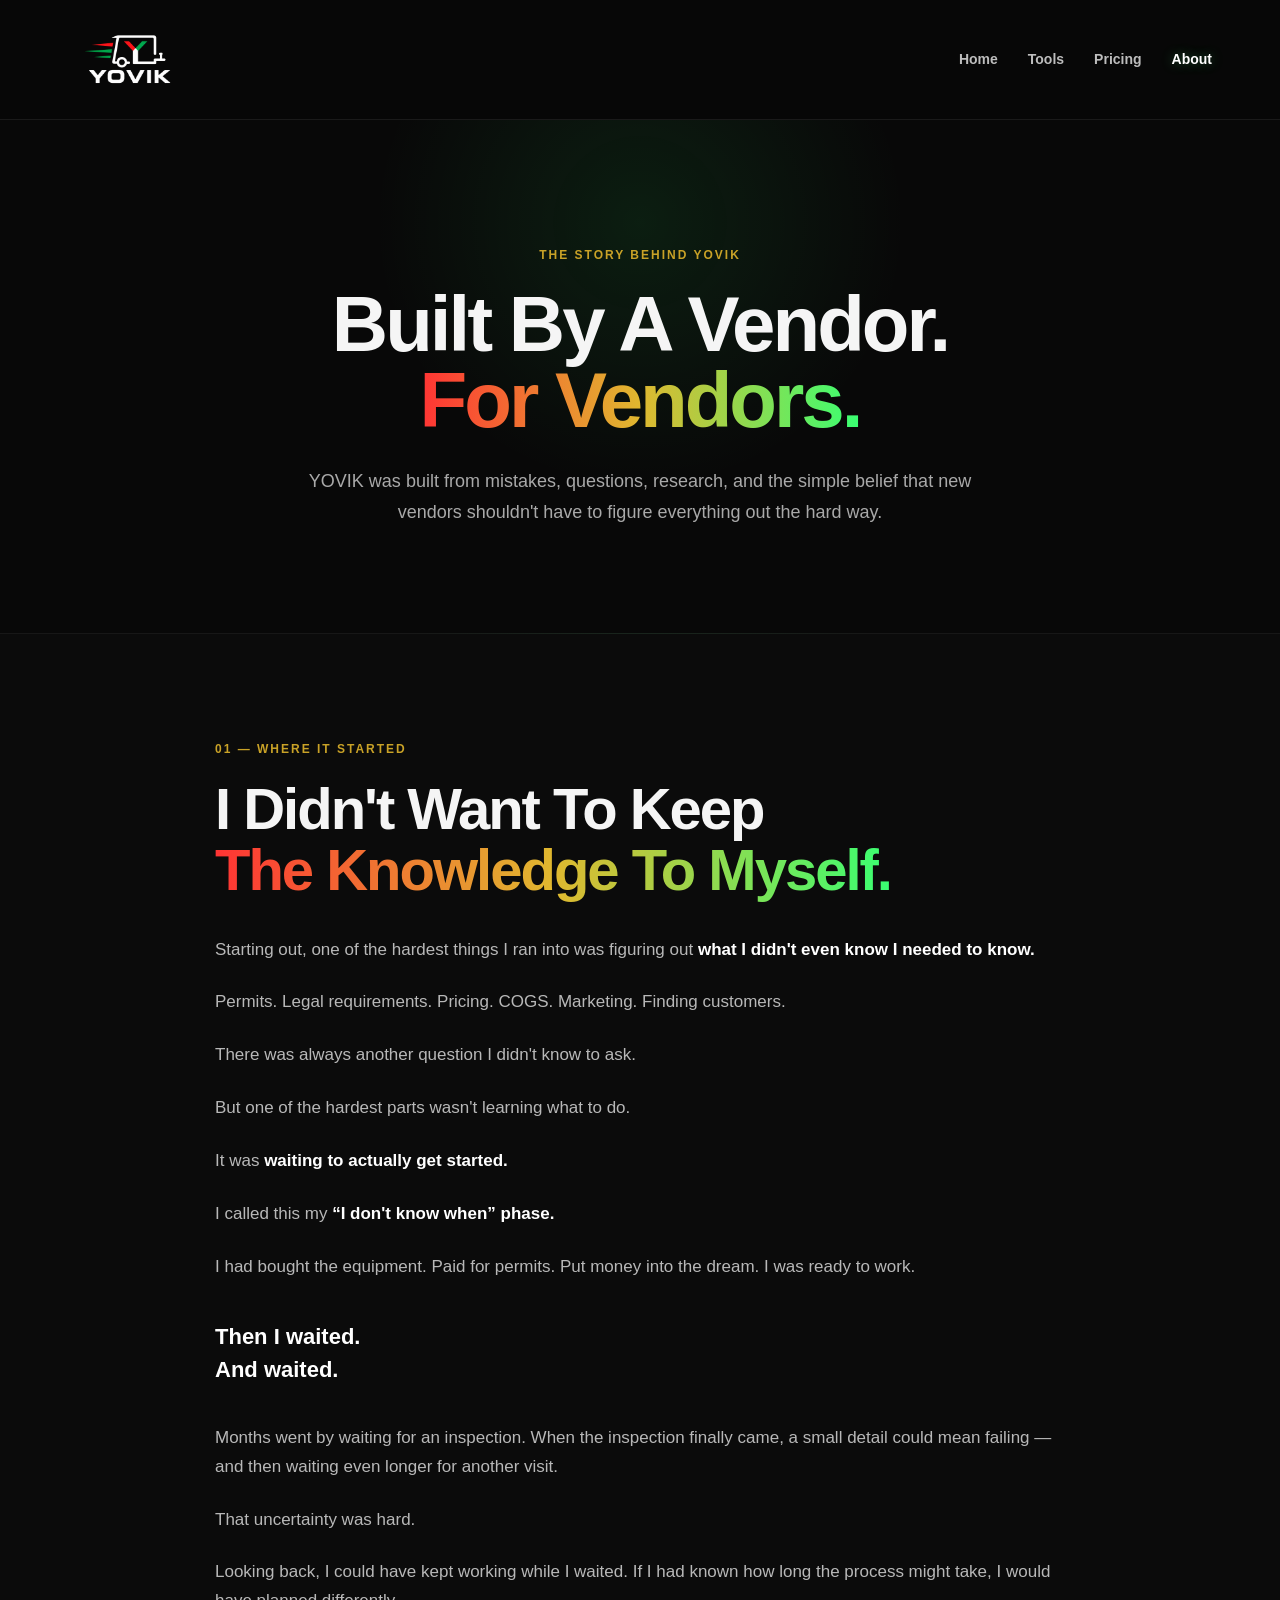
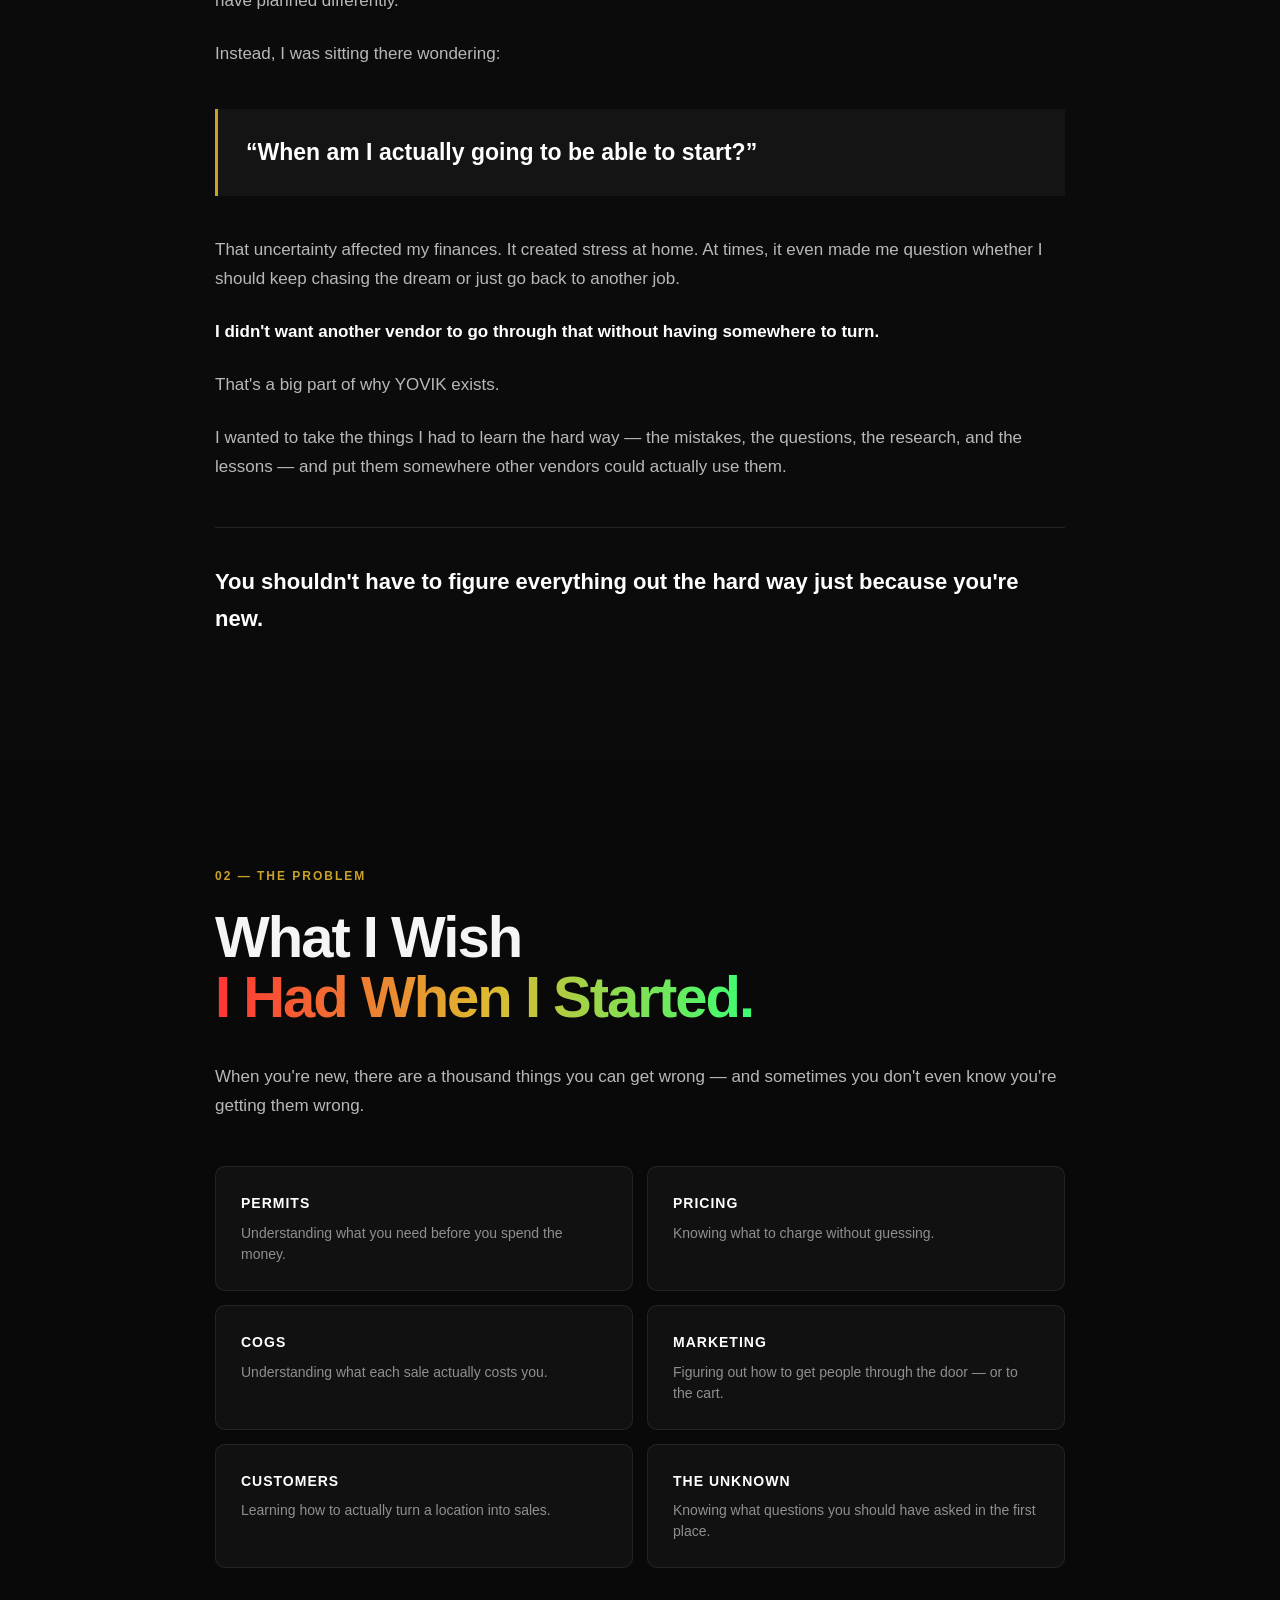
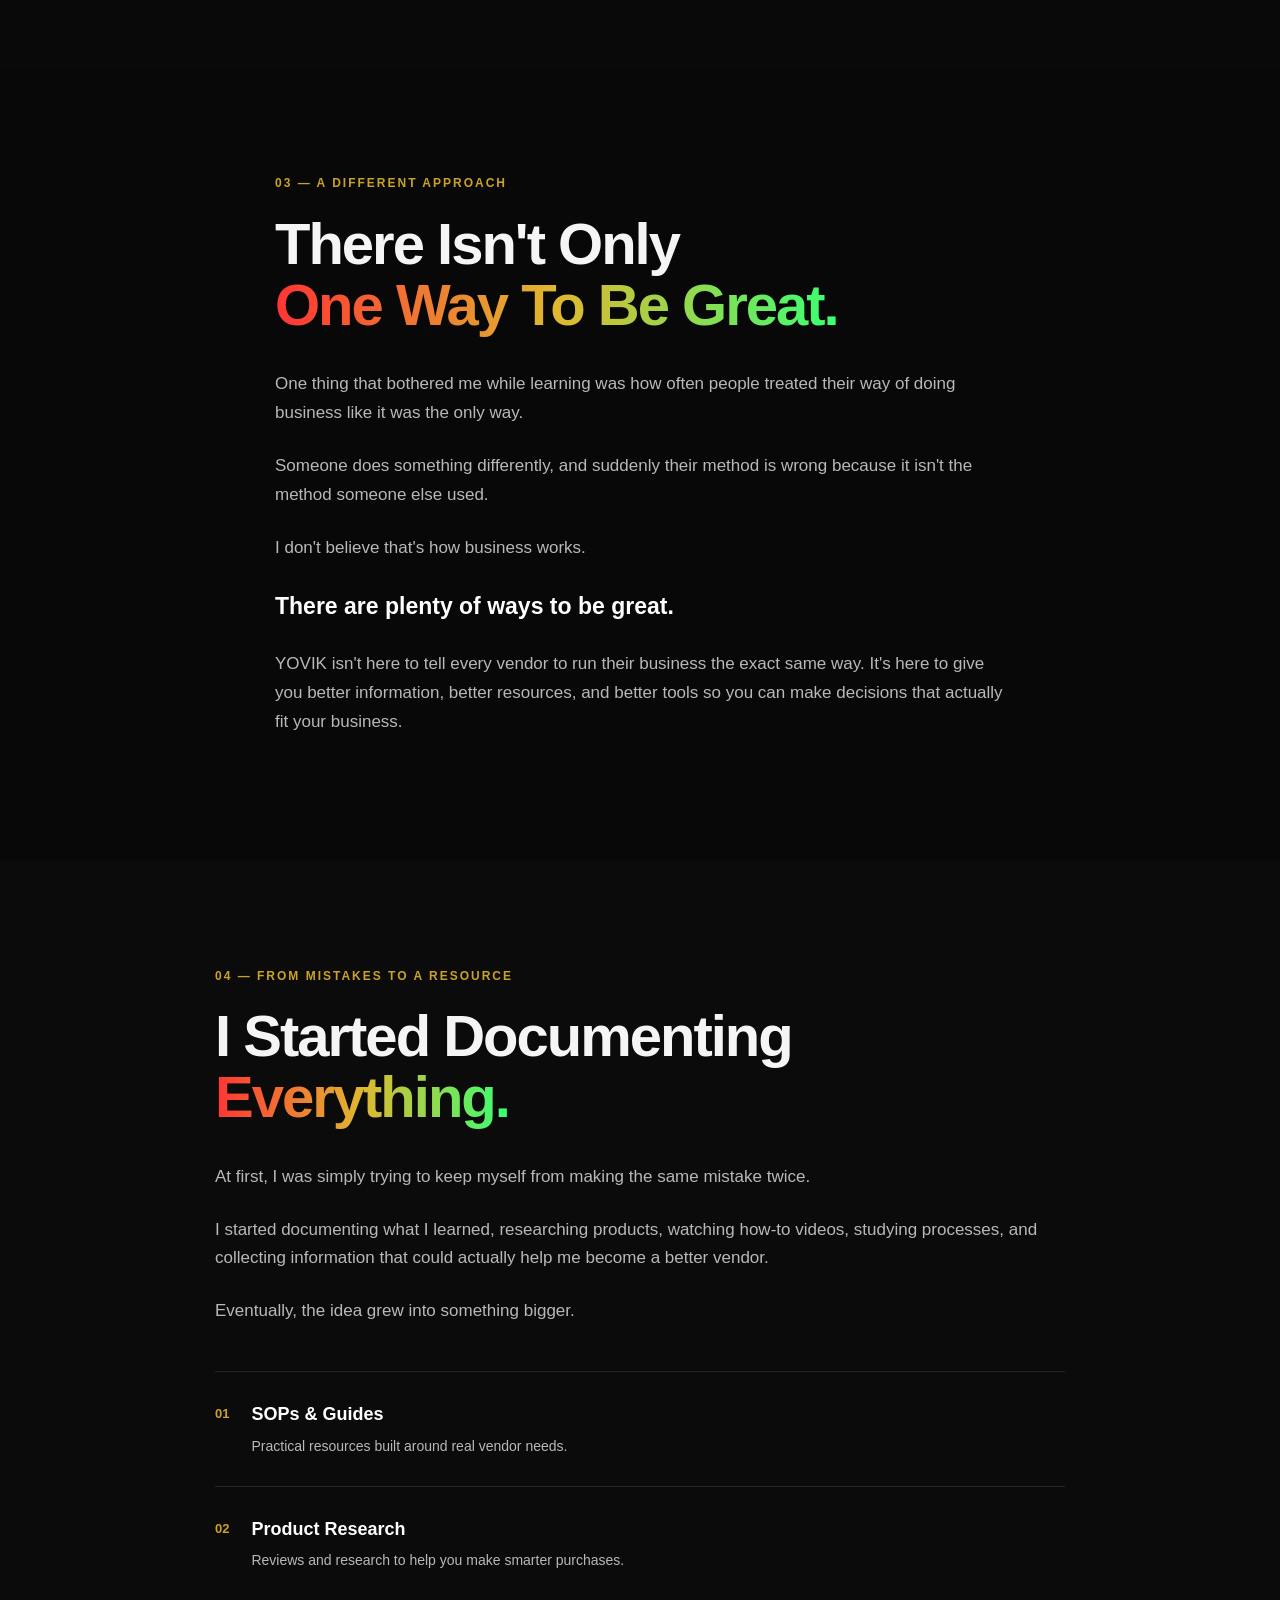
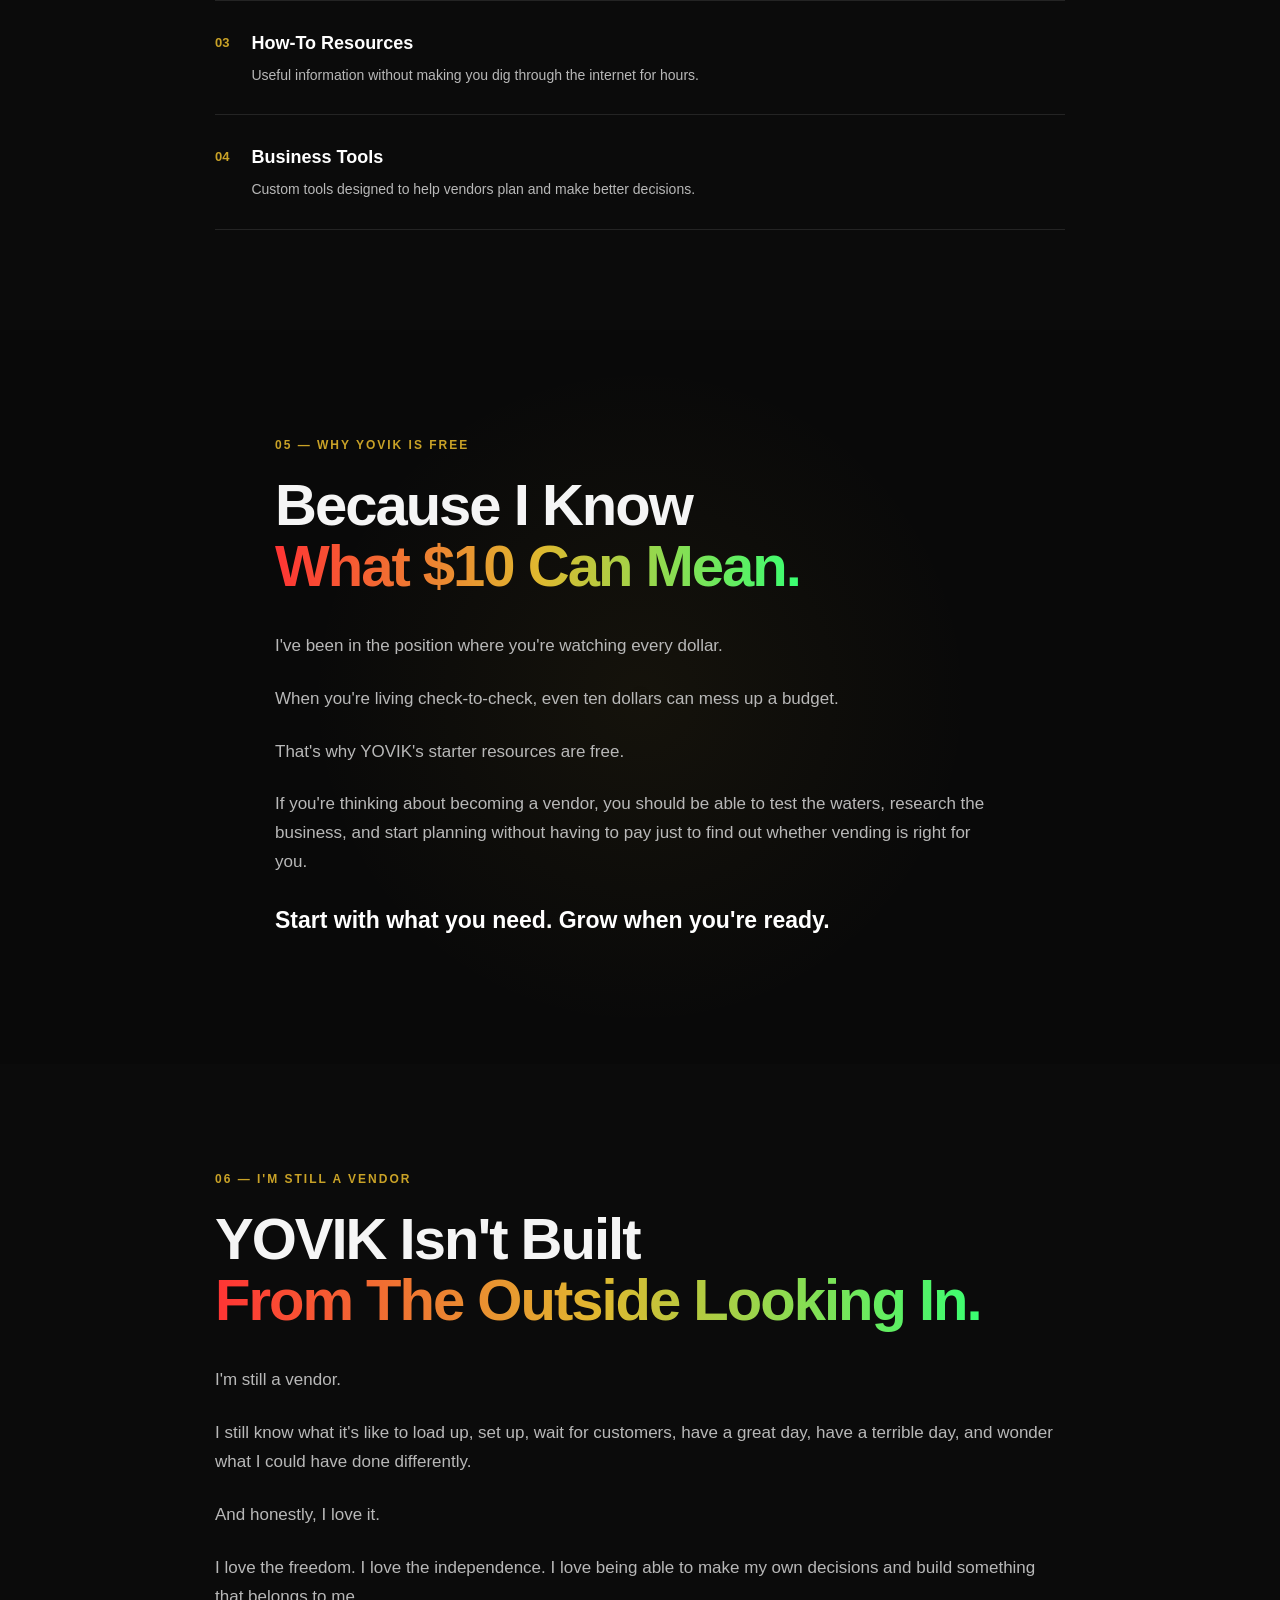
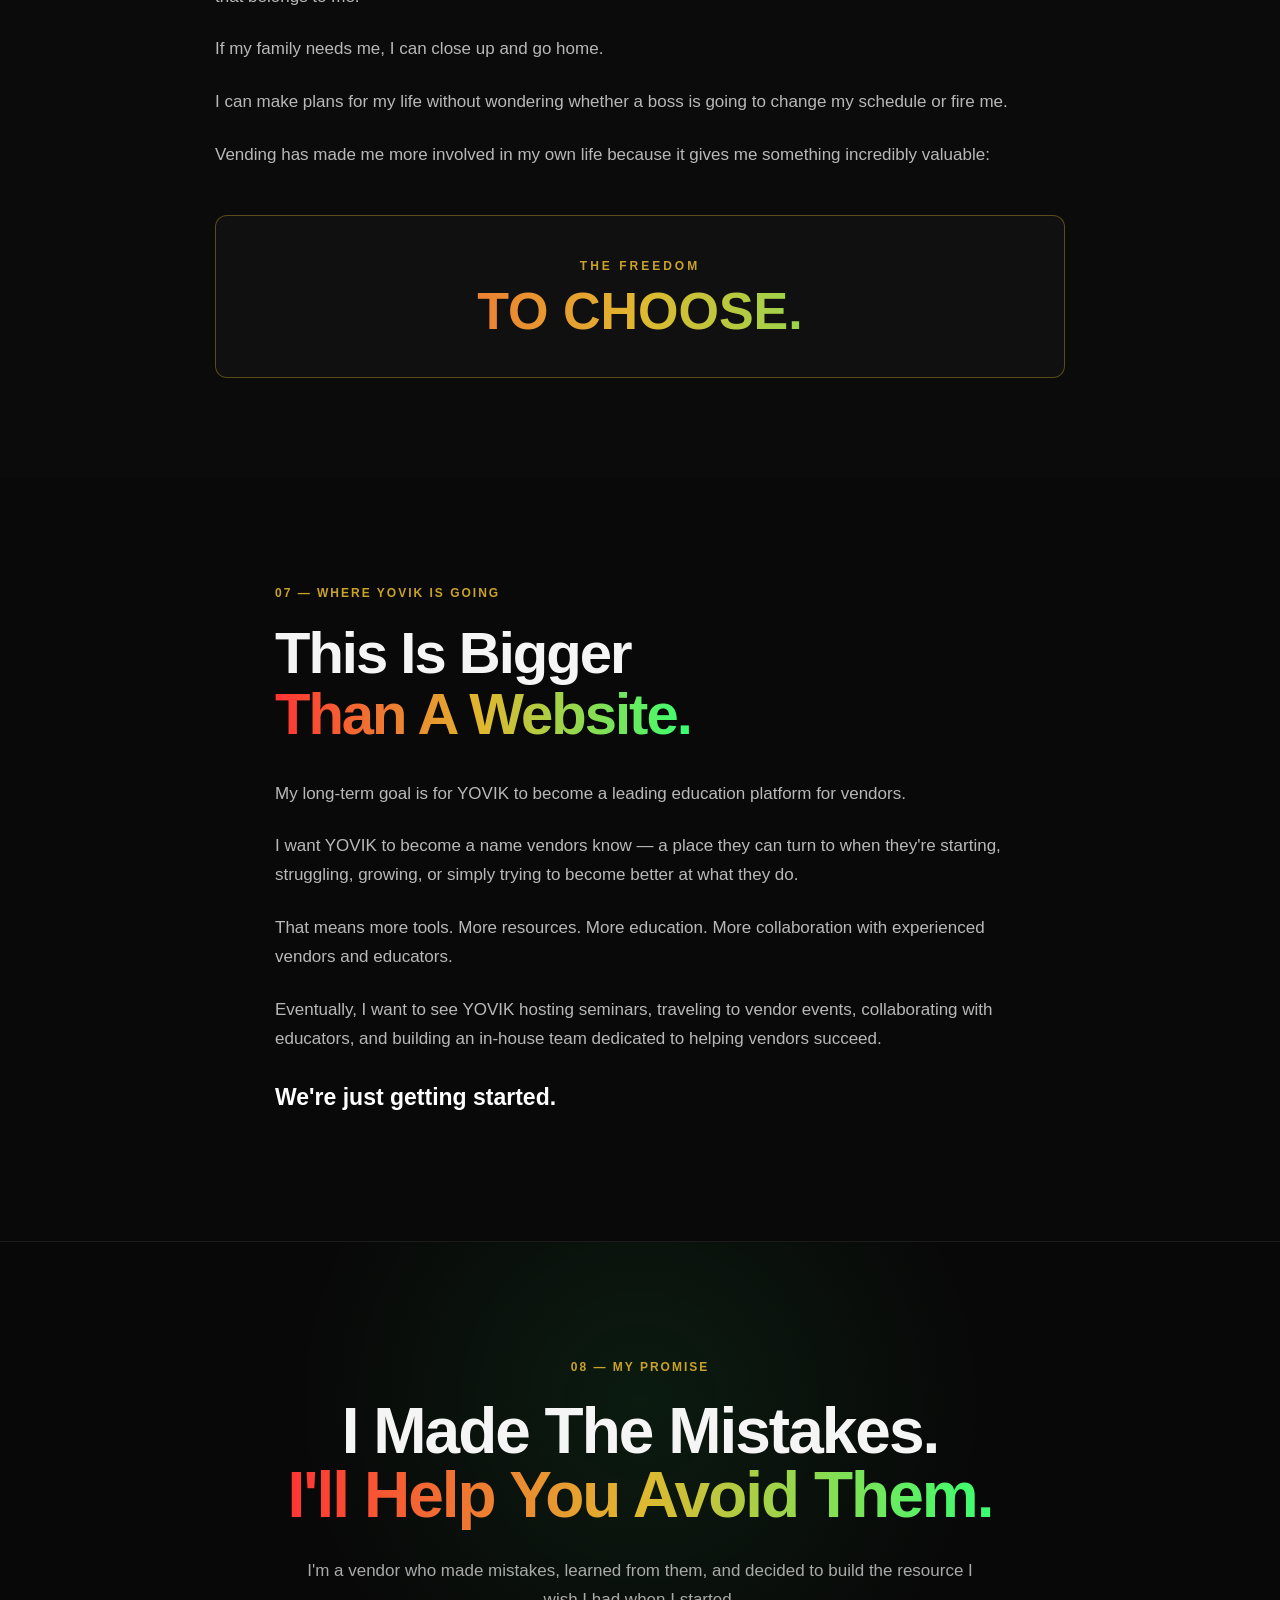
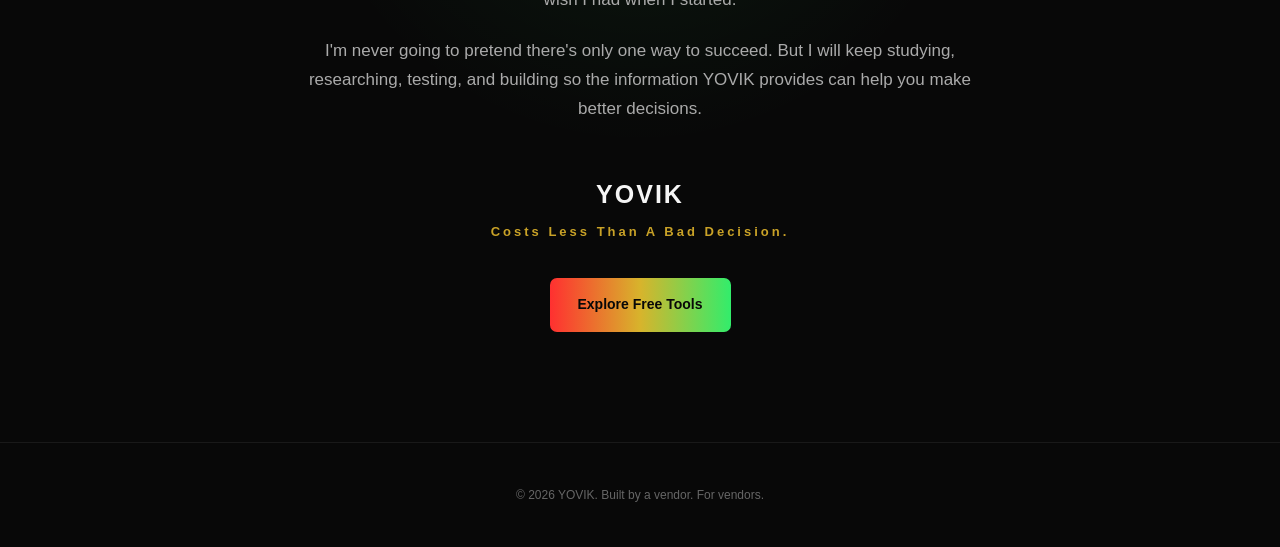
==== ABOUT/index.html @ c95a0636 "ABOUT page config" ====
<!DOCTYPE html>
<html lang="en">
<head>
    <meta charset="UTF-8">
    <meta name="viewport" content="width=device-width, initial-scale=1.0">

    <title>About YOVIK | Built by a Vendor. For Vendors.</title>

    <meta
        name="description"
        content="Learn why YOVIK was created, what it stands for, and how one vendor's mistakes became a resource designed to help other vendors succeed."
    >

    <link rel="stylesheet" href="about.css">
</head>

<body>

    <!-- NAVIGATION -->
    <header class="site-nav">
        <div class="site-nav-inner">

            <a href="../index.html" class="site-logo">
                <img src="../images/yovik-logo.png" alt="YOVIK">
            </a>

            <nav class="site-nav-links">
                <a href="../index.html">Home</a>
                <a href="../TOOLPAGE/">Tools</a>
                <a href="../PRICING/">Pricing</a>
                <a href="index.html" class="active">About</a>
            </nav>

        </div>
    </header>


    <!-- HERO -->
    <main>

        <section class="about-hero">
            <div class="about-hero-inner">

                <span class="eyebrow">THE STORY BEHIND YOVIK</span>

                <h1>
                    Built By A Vendor.<br>
                    <span>For Vendors.</span>
                </h1>

                <p class="hero-text">
                    YOVIK was built from mistakes, questions, research, and
                    the simple belief that new vendors shouldn't have to
                    figure everything out the hard way.
                </p>

            </div>
        </section>


        <!-- STORY -->
        <section class="about-section story-section">
            <div class="about-content">

                <span class="section-label">01 — WHERE IT STARTED</span>

                <h2>
                    I Didn't Want To Keep<br>
                    <span>The Knowledge To Myself.</span>
                </h2>

                <p>
                    Starting out, one of the hardest things I ran into was
                    figuring out <strong>what I didn't even know I needed to know.</strong>
                </p>

                <p>
                    Permits. Legal requirements. Pricing. COGS. Marketing.
                    Finding customers.
                </p>

                <p>
                    There was always another question I didn't know to ask.
                </p>

                <p>
                    But one of the hardest parts wasn't learning what to do.
                </p>

                <p>
                    It was <strong>waiting to actually get started.</strong>
                </p>

                <p>
                    I called this my <strong>“I don't know when” phase.</strong>
                </p>

                <p>
                    I had bought the equipment. Paid for permits. Put money
                    into the dream. I was ready to work.
                </p>

                <p class="story-break">
                    Then I waited.<br>
                    And waited.
                </p>

                <p>
                    Months went by waiting for an inspection. When the
                    inspection finally came, a small detail could mean
                    failing — and then waiting even longer for another visit.
                </p>

                <p>
                    That uncertainty was hard.
                </p>

                <p>
                    Looking back, I could have kept working while I waited.
                    If I had known how long the process might take, I would
                    have planned differently.
                </p>

                <p>
                    Instead, I was sitting there wondering:
                </p>

                <blockquote>
                    “When am I actually going to be able to start?”
                </blockquote>

                <p>
                    That uncertainty affected my finances. It created stress
                    at home. At times, it even made me question whether I
                    should keep chasing the dream or just go back to another job.
                </p>

                <p>
                    <strong>
                        I didn't want another vendor to go through that without
                        having somewhere to turn.
                    </strong>
                </p>

                <p>
                    That's a big part of why YOVIK exists.
                </p>

                <p>
                    I wanted to take the things I had to learn the hard way —
                    the mistakes, the questions, the research, and the lessons —
                    and put them somewhere other vendors could actually use them.
                </p>

                <p class="closing-line">
                    You shouldn't have to figure everything out the hard way
                    just because you're new.
                </p>

            </div>
        </section>


        <!-- THE PROBLEM -->
        <section class="about-section problem-section">
            <div class="about-content">

                <span class="section-label">02 — THE PROBLEM</span>

                <h2>
                    What I Wish<br>
                    <span>I Had When I Started.</span>
                </h2>

                <p>
                    When you're new, there are a thousand things you can
                    get wrong — and sometimes you don't even know you're
                    getting them wrong.
                </p>

                <div class="problem-grid">

                    <div class="problem-card">
                        <strong>PERMITS</strong>
                        <span>Understanding what you need before you spend the money.</span>
                    </div>

                    <div class="problem-card">
                        <strong>PRICING</strong>
                        <span>Knowing what to charge without guessing.</span>
                    </div>

                    <div class="problem-card">
                        <strong>COGS</strong>
                        <span>Understanding what each sale actually costs you.</span>
                    </div>

                    <div class="problem-card">
                        <strong>MARKETING</strong>
                        <span>Figuring out how to get people through the door — or to the cart.</span>
                    </div>

                    <div class="problem-card">
                        <strong>CUSTOMERS</strong>
                        <span>Learning how to actually turn a location into sales.</span>
                    </div>

                    <div class="problem-card">
                        <strong>THE UNKNOWN</strong>
                        <span>Knowing what questions you should have asked in the first place.</span>
                    </div>

                </div>

            </div>
        </section>


        <!-- GATEKEEPING -->
        <section class="about-section">
            <div class="about-content narrow">

                <span class="section-label">03 — A DIFFERENT APPROACH</span>

                <h2>
                    There Isn't Only<br>
                    <span>One Way To Be Great.</span>
                </h2>

                <p>
                    One thing that bothered me while learning was how often
                    people treated their way of doing business like it was
                    the only way.
                </p>

                <p>
                    Someone does something differently, and suddenly their
                    method is wrong because it isn't the method someone else used.
                </p>

                <p>
                    I don't believe that's how business works.
                </p>

                <p class="highlight-text">
                    There are plenty of ways to be great.
                </p>

                <p>
                    YOVIK isn't here to tell every vendor to run their business
                    the exact same way. It's here to give you better information,
                    better resources, and better tools so you can make decisions
                    that actually fit your business.
                </p>

            </div>
        </section>


        <!-- WHAT YOVIK BECAME -->
        <section class="about-section resource-section">
            <div class="about-content">

                <span class="section-label">04 — FROM MISTAKES TO A RESOURCE</span>

                <h2>
                    I Started Documenting<br>
                    <span>Everything.</span>
                </h2>

                <p>
                    At first, I was simply trying to keep myself from making
                    the same mistake twice.
                </p>

                <p>
                    I started documenting what I learned, researching products,
                    watching how-to videos, studying processes, and collecting
                    information that could actually help me become a better vendor.
                </p>

                <p>
                    Eventually, the idea grew into something bigger.
                </p>

                <div class="resource-list">

                    <div class="resource-item">
                        <span class="resource-number">01</span>
                        <div>
                            <h3>SOPs & Guides</h3>
                            <p>Practical resources built around real vendor needs.</p>
                        </div>
                    </div>

                    <div class="resource-item">
                        <span class="resource-number">02</span>
                        <div>
                            <h3>Product Research</h3>
                            <p>Reviews and research to help you make smarter purchases.</p>
                        </div>
                    </div>

                    <div class="resource-item">
                        <span class="resource-number">03</span>
                        <div>
                            <h3>How-To Resources</h3>
                            <p>Useful information without making you dig through the internet for hours.</p>
                        </div>
                    </div>

                    <div class="resource-item">
                        <span class="resource-number">04</span>
                        <div>
                            <h3>Business Tools</h3>
                            <p>Custom tools designed to help vendors plan and make better decisions.</p>
                        </div>
                    </div>

                </div>

            </div>
        </section>


        <!-- WHY FREE -->
        <section class="about-section free-section">
            <div class="about-content narrow">

                <span class="section-label">05 — WHY YOVIK IS FREE</span>

                <h2>
                    Because I Know<br>
                    <span>What $10 Can Mean.</span>
                </h2>

                <p>
                    I've been in the position where you're watching every dollar.
                </p>

                <p>
                    When you're living check-to-check, even ten dollars can
                    mess up a budget.
                </p>

                <p>
                    That's why YOVIK's starter resources are free.
                </p>

                <p>
                    If you're thinking about becoming a vendor, you should be
                    able to test the waters, research the business, and start
                    planning without having to pay just to find out whether
                    vending is right for you.
                </p>

                <p class="highlight-text">
                    Start with what you need. Grow when you're ready.
                </p>

            </div>
        </section>


        <!-- STILL A VENDOR -->
        <section class="about-section vendor-section">
            <div class="about-content">

                <span class="section-label">06 — I'M STILL A VENDOR</span>

                <h2>
                    YOVIK Isn't Built<br>
                    <span>From The Outside Looking In.</span>
                </h2>

                <p>
                    I'm still a vendor.
                </p>

                <p>
                    I still know what it's like to load up, set up, wait for
                    customers, have a great day, have a terrible day, and wonder
                    what I could have done differently.
                </p>

                <p>
                    And honestly, I love it.
                </p>

                <p>
                    I love the freedom. I love the independence. I love being
                    able to make my own decisions and build something that belongs
                    to me.
                </p>

                <p>
                    If my family needs me, I can close up and go home.
                </p>

                <p>
                    I can make plans for my life without wondering whether a
                    boss is going to change my schedule or fire me.
                </p>

                <p>
                    Vending has made me more involved in my own life because
                    it gives me something incredibly valuable:
                </p>

                <div class="freedom-statement">
                    <span>THE FREEDOM</span>
                    <strong>TO CHOOSE.</strong>
                </div>

            </div>
        </section>


        <!-- VISION -->
        <section class="about-section vision-section">
            <div class="about-content narrow">

                <span class="section-label">07 — WHERE YOVIK IS GOING</span>

                <h2>
                    This Is Bigger<br>
                    <span>Than A Website.</span>
                </h2>

                <p>
                    My long-term goal is for YOVIK to become a leading education
                    platform for vendors.
                </p>

                <p>
                    I want YOVIK to become a name vendors know — a place they
                    can turn to when they're starting, struggling, growing, or
                    simply trying to become better at what they do.
                </p>

                <p>
                    That means more tools. More resources. More education.
                    More collaboration with experienced vendors and educators.
                </p>

                <p>
                    Eventually, I want to see YOVIK hosting seminars, traveling
                    to vendor events, collaborating with educators, and building
                    an in-house team dedicated to helping vendors succeed.
                </p>

                <p class="highlight-text">
                    We're just getting started.
                </p>

            </div>
        </section>


        <!-- PROMISE -->
        <section class="promise-section">

            <div class="promise-inner">

                <span class="section-label">08 — MY PROMISE</span>

                <h2>
                    I Made The Mistakes.<br>
                    <span>I'll Help You Avoid Them.</span>
                </h2>

                <p>
                    I'm a vendor who made mistakes, learned from them, and
                    decided to build the resource I wish I had when I started.
                </p>

                <p>
                    I'm never going to pretend there's only one way to succeed.
                    But I will keep studying, researching, testing, and building
                    so the information YOVIK provides can help you make better
                    decisions.
                </p>

                <div class="promise-tagline">
                    YOVIK
                    <span>Costs Less Than A Bad Decision.</span>
                </div>

                <a href="../TOOLPAGE/" class="hero-button">
                    Explore Free Tools
                </a>

            </div>

        </section>

    </main>


    <!-- FOOTER -->
    <footer class="site-footer">
        <p>© 2026 YOVIK. Built by a vendor. For vendors.</p>
    </footer>

</body>
</html>
---- ABOUT/about.css ----
* {
    box-sizing: border-box;
}

html {
    scroll-behavior: smooth;
}

body {
    margin: 0;
    background: #080808;
    color: #f5f5f5;
    font-family: Arial, Helvetica, sans-serif;
    line-height: 1.7;
}

.site-nav {
    width: 100%;
    background: rgba(8, 8, 8, 0.96);
    border-bottom: 1px solid rgba(255, 255, 255, 0.08);
}

.site-nav-inner {
    max-width: 1200px;
    margin: 0 auto;
    padding: 18px 28px;
    display: flex;
    align-items: center;
    justify-content: space-between;
}

.site-logo img {
    width: 125px;
    display: block;
}

.site-nav-links {
    display: flex;
    align-items: center;
    gap: 30px;
}

.site-nav-links a {
    color: #bdbdbd;
    text-decoration: none;
    font-size: 14px;
    font-weight: 700;
    transition: 0.2s ease;
}

.site-nav-links a:hover,
.site-nav-links a.active {
    color: #fff;
}

.site-nav-links a.active {
    text-shadow: 0 0 12px rgba(76, 255, 132, 0.35);
}

.about-hero {
    padding: 120px 24px 105px;
    text-align: center;
    background:
        radial-gradient(circle at 50% 20%, rgba(50, 255, 110, 0.09), transparent 35%),
        #080808;
    border-bottom: 1px solid rgba(255, 255, 255, 0.06);
}

.about-hero-inner {
    max-width: 900px;
    margin: 0 auto;
}

.eyebrow,
.section-label {
    display: inline-block;
    color: #c9a227;
    font-size: 12px;
    font-weight: 800;
    letter-spacing: 2px;
}

.about-hero h1 {
    margin: 18px 0;
    font-size: clamp(44px, 7vw, 78px);
    line-height: 0.98;
    letter-spacing: -3px;
}

.about-hero h1 span,
.about-content h2 span,
.promise-inner h2 span {
    background: linear-gradient(90deg, #ff3434, #e0b82f, #39ff72);
    -webkit-background-clip: text;
    background-clip: text;
    color: transparent;
}

.hero-text {
    max-width: 690px;
    margin: 28px auto 0;
    color: #a9a9a9;
    font-size: 18px;
}

.about-section {
    padding: 100px 24px;
}

.about-content {
    max-width: 850px;
    margin: 0 auto;
}

.about-content.narrow {
    max-width: 730px;
}

.about-content h2 {
    margin: 18px 0 35px;
    font-size: clamp(36px, 5vw, 58px);
    line-height: 1.05;
    letter-spacing: -2px;
}

.about-content p {
    color: #b8b8b8;
    font-size: 17px;
    margin: 0 0 24px;
}

.about-content strong {
    color: #fff;
}

.story-section {
    background: #0b0b0b;
}

.story-break {
    margin: 38px 0 !important;
    font-size: 22px !important;
    line-height: 1.5;
    color: #fff !important;
    font-weight: 700;
}

blockquote {
    margin: 40px 0;
    padding: 24px 28px;
    border-left: 3px solid #c9a227;
    background: rgba(255, 255, 255, 0.035);
    color: #fff;
    font-size: 23px;
    font-weight: 700;
}

.closing-line {
    margin-top: 45px !important;
    padding-top: 35px;
    border-top: 1px solid rgba(255, 255, 255, 0.1);
    color: #fff !important;
    font-size: 22px !important;
    font-weight: 700;
}

.problem-section {
    background: #090909;
}

.problem-grid {
    margin-top: 45px;
    display: grid;
    grid-template-columns: repeat(2, 1fr);
    gap: 14px;
}

.problem-card {
    padding: 25px;
    background: #111;
    border: 1px solid rgba(255, 255, 255, 0.08);
    border-radius: 10px;
}

.problem-card strong {
    display: block;
    color: #fff;
    font-size: 14px;
    letter-spacing: 1px;
    margin-bottom: 7px;
}

.problem-card span {
    display: block;
    color: #8f8f8f;
    font-size: 14px;
    line-height: 1.5;
}

.resource-section {
    background: #0b0b0b;
}

.resource-list {
    margin-top: 45px;
    border-top: 1px solid rgba(255, 255, 255, 0.1);
}

.resource-item {
    display: flex;
    gap: 22px;
    padding: 27px 0;
    border-bottom: 1px solid rgba(255, 255, 255, 0.1);
}

.resource-number {
    color: #c9a227;
    font-weight: 800;
    font-size: 13px;
    padding-top: 4px;
}

.resource-item h3 {
    margin: 0 0 5px;
    color: #fff;
    font-size: 18px;
}

.resource-item p {
    margin: 0;
    font-size: 14px;
}

.highlight-text {
    color: #fff !important;
    font-size: 23px !important;
    font-weight: 700;
}

.free-section {
    background:
        radial-gradient(circle at 50% 50%, rgba(201, 162, 39, 0.06), transparent 45%),
        #090909;
}

.vendor-section {
    background: #0b0b0b;
}

.freedom-statement {
    margin-top: 45px;
    padding: 40px;
    text-align: center;
    border: 1px solid rgba(201, 162, 39, 0.4);
    border-radius: 12px;
    background: #101010;
}

.freedom-statement span {
    display: block;
    color: #c9a227;
    font-size: 12px;
    font-weight: 800;
    letter-spacing: 3px;
}

.freedom-statement strong {
    display: block;
    margin-top: 8px;
    font-size: clamp(32px, 5vw, 52px);
    line-height: 1;
    background: linear-gradient(90deg, #ff3434, #e0b82f, #39ff72);
    -webkit-background-clip: text;
    background-clip: text;
    color: transparent;
}

.vision-section {
    background: #090909;
}

.promise-section {
    padding: 110px 24px;
    text-align: center;
    background:
        radial-gradient(circle at 50% 20%, rgba(50, 255, 110, 0.08), transparent 38%),
        #080808;
    border-top: 1px solid rgba(255, 255, 255, 0.08);
}

.promise-inner {
    max-width: 800px;
    margin: 0 auto;
}

.promise-inner h2 {
    margin: 20px 0 30px;
    font-size: clamp(38px, 6vw, 64px);
    line-height: 1;
    letter-spacing: -2px;
}

.promise-inner p {
    max-width: 680px;
    margin: 0 auto 22px;
    color: #aaa;
    font-size: 17px;
}

.promise-tagline {
    margin: 50px 0 35px;
    font-size: 25px;
    font-weight: 900;
    letter-spacing: 2px;
}

.promise-tagline span {
    display: block;
    margin-top: 5px;
    font-size: 13px;
    color: #c9a227;
    letter-spacing: 3px;
}

.hero-button {
    display: inline-block;
    padding: 15px 28px;
    border-radius: 7px;
    background: linear-gradient(90deg, #ff3030, #d7b42c, #32ed6b);
    color: #080808;
    text-decoration: none;
    font-weight: 900;
    font-size: 14px;
    transition: 0.2s ease;
}

.hero-button:hover {
    transform: translateY(-2px);
    box-shadow: 0 8px 30px rgba(53, 255, 112, 0.15);
}

.site-footer {
    padding: 30px 20px;
    text-align: center;
    color: #666;
    font-size: 12px;
    border-top: 1px solid rgba(255, 255, 255, 0.07);
}

@media (max-width: 700px) {

    .site-nav-inner {
        padding: 16px 18px;
    }

    .site-nav-links {
        gap: 15px;
    }

    .site-nav-links a {
        font-size: 12px;
    }

    .site-logo img {
        width: 105px;
    }

    .about-hero {
        padding: 85px 20px 75px;
    }

    .about-hero h1 {
        letter-spacing: -2px;
    }

    .hero-text {
        font-size: 16px;
    }

    .about-section {
        padding: 75px 20px;
    }

    .about-content h2 {
        margin-bottom: 28px;
    }

    .about-content p {
        font-size: 16px;
    }

    .problem-grid {
        grid-template-columns: 1fr;
    }

    blockquote {
        font-size: 20px;
        margin: 32px 0;
    }

    .resource-item {
        gap: 15px;
    }

    .freedom-statement {
        padding: 32px 20px;
    }

    .promise-section {
        padding: 85px 20px;
    }

}
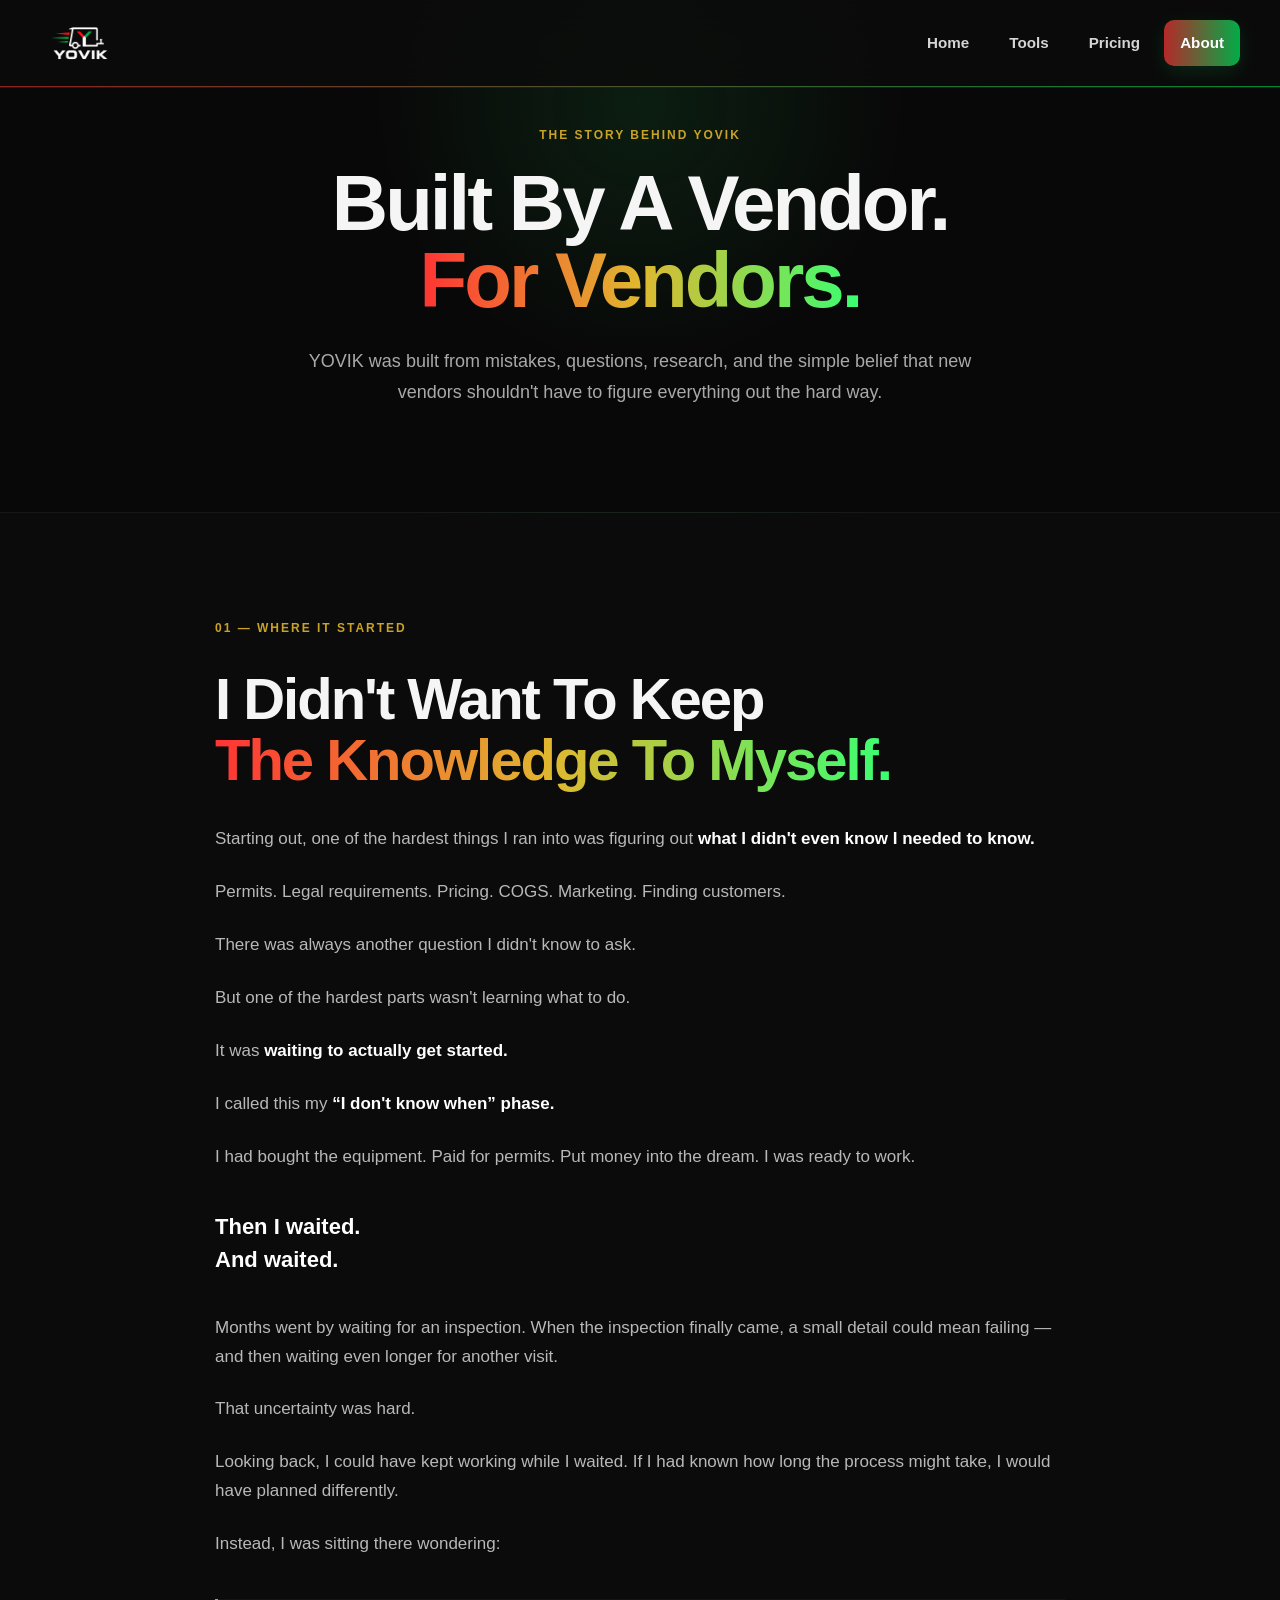
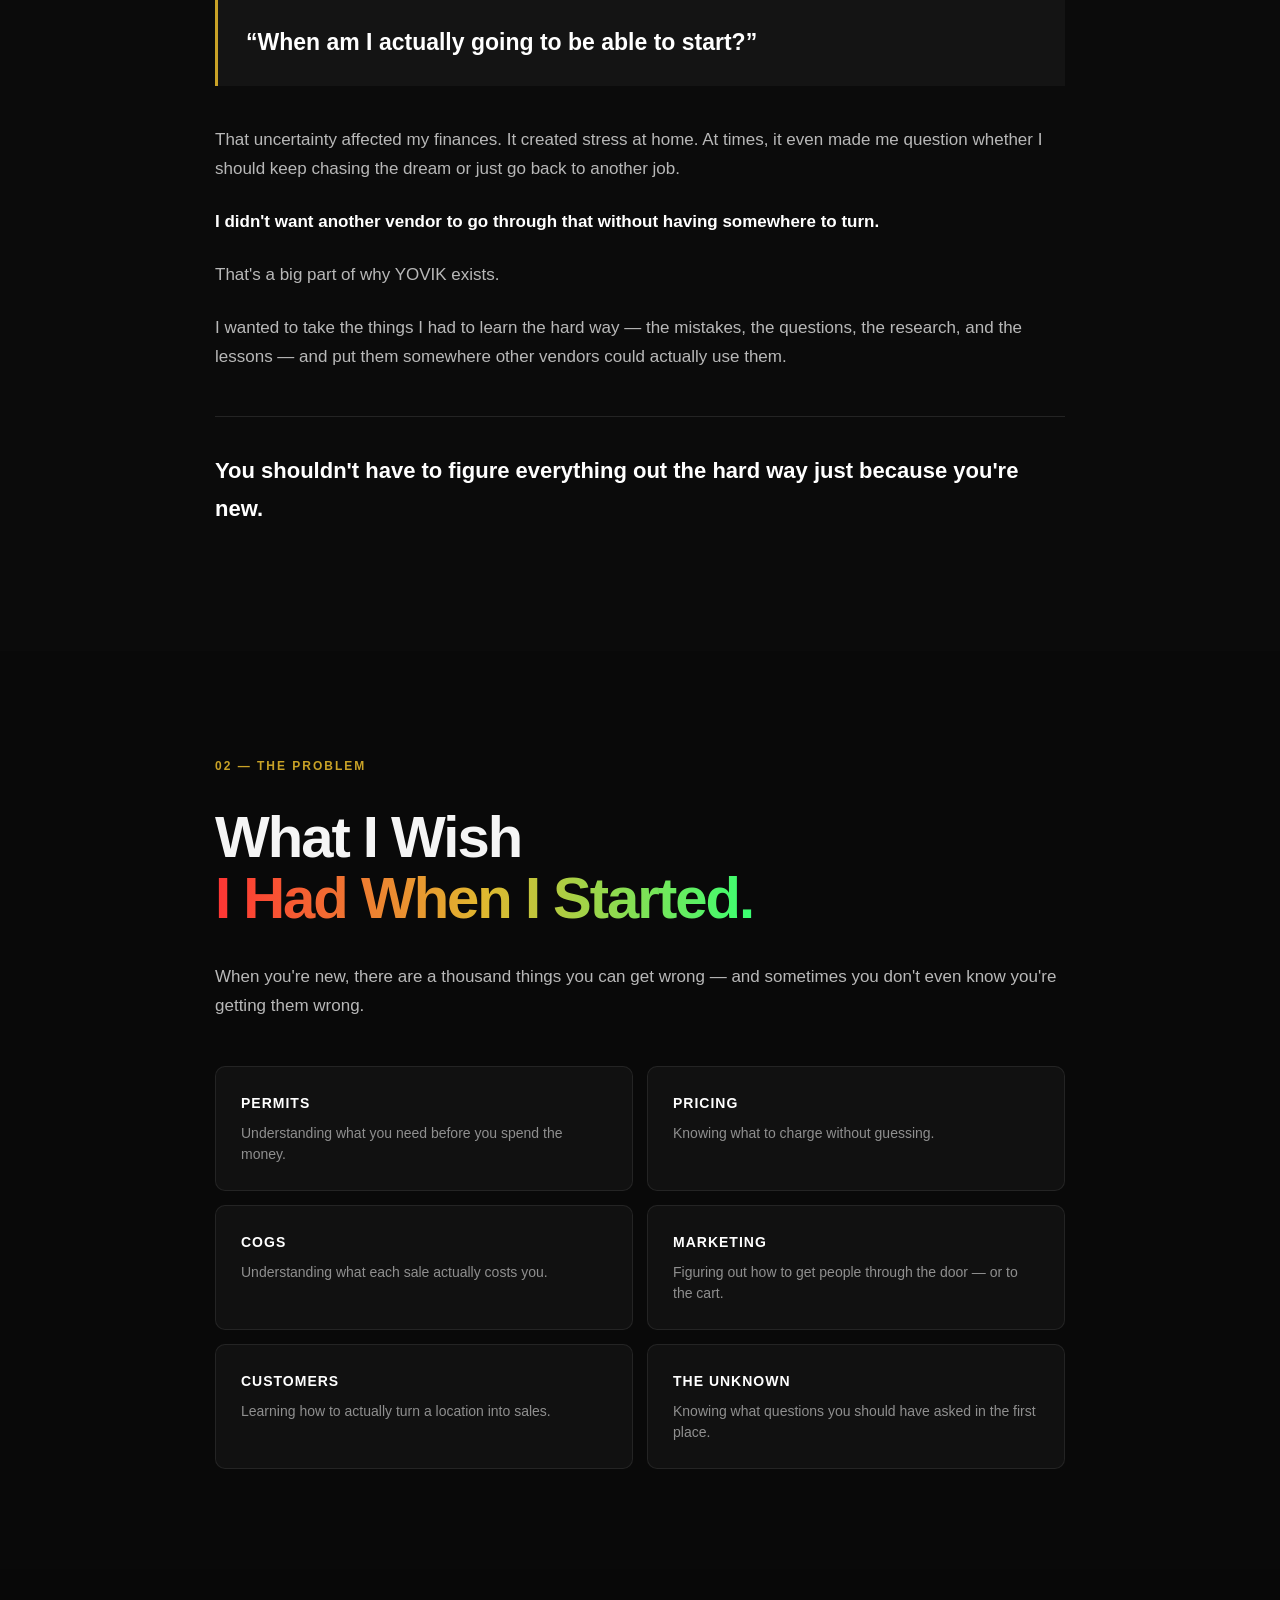
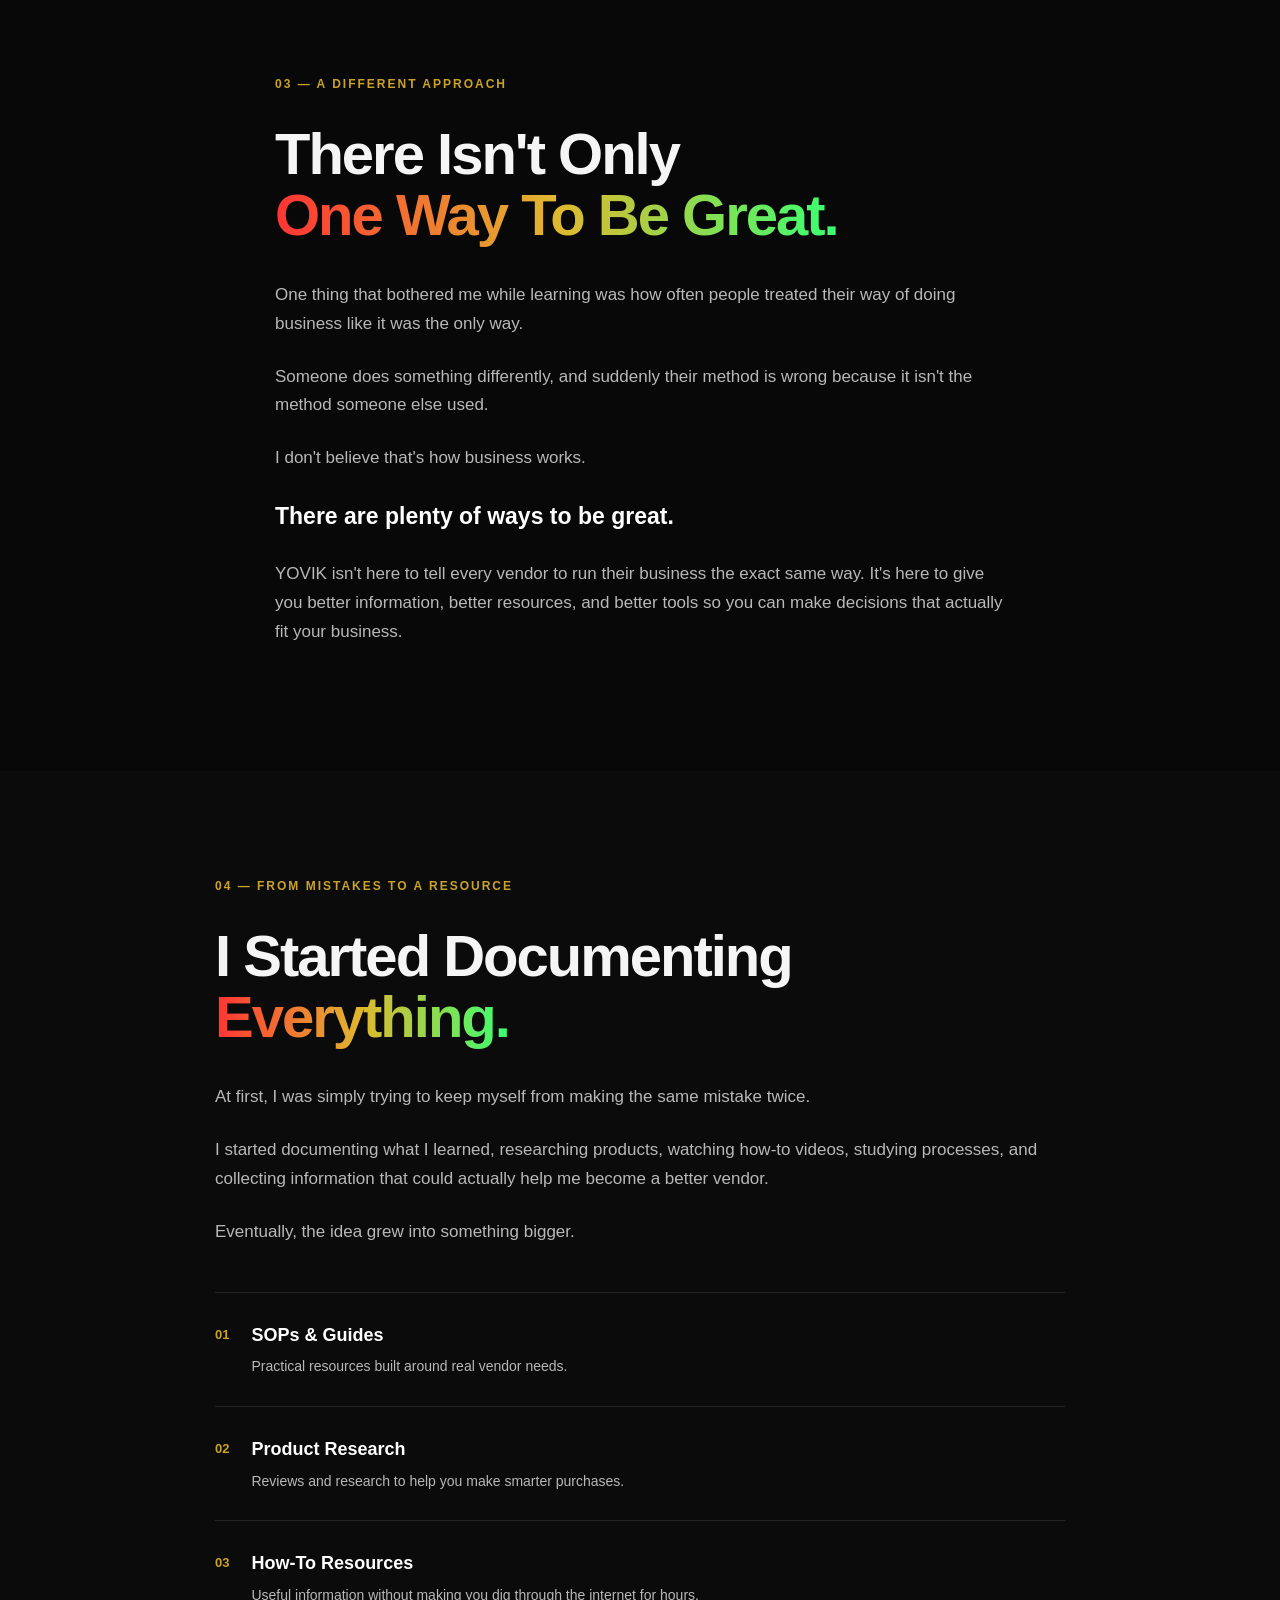
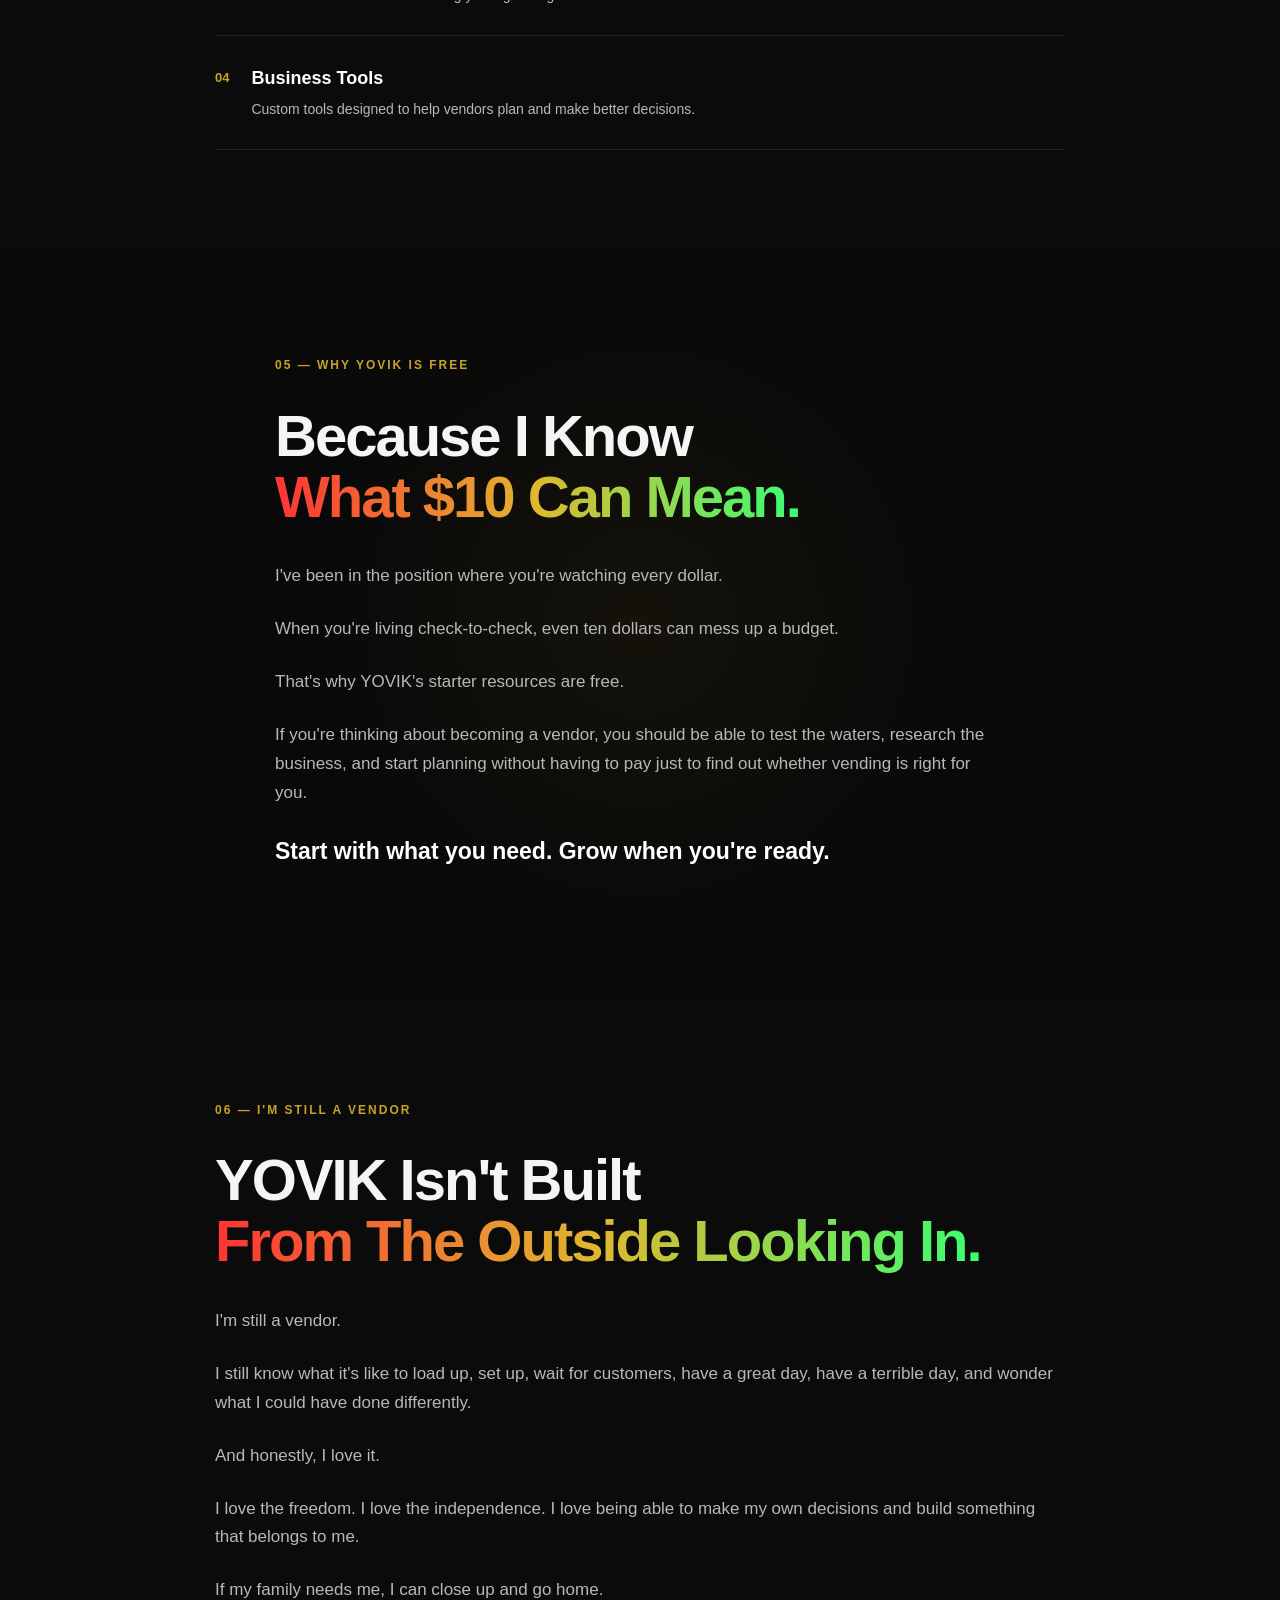
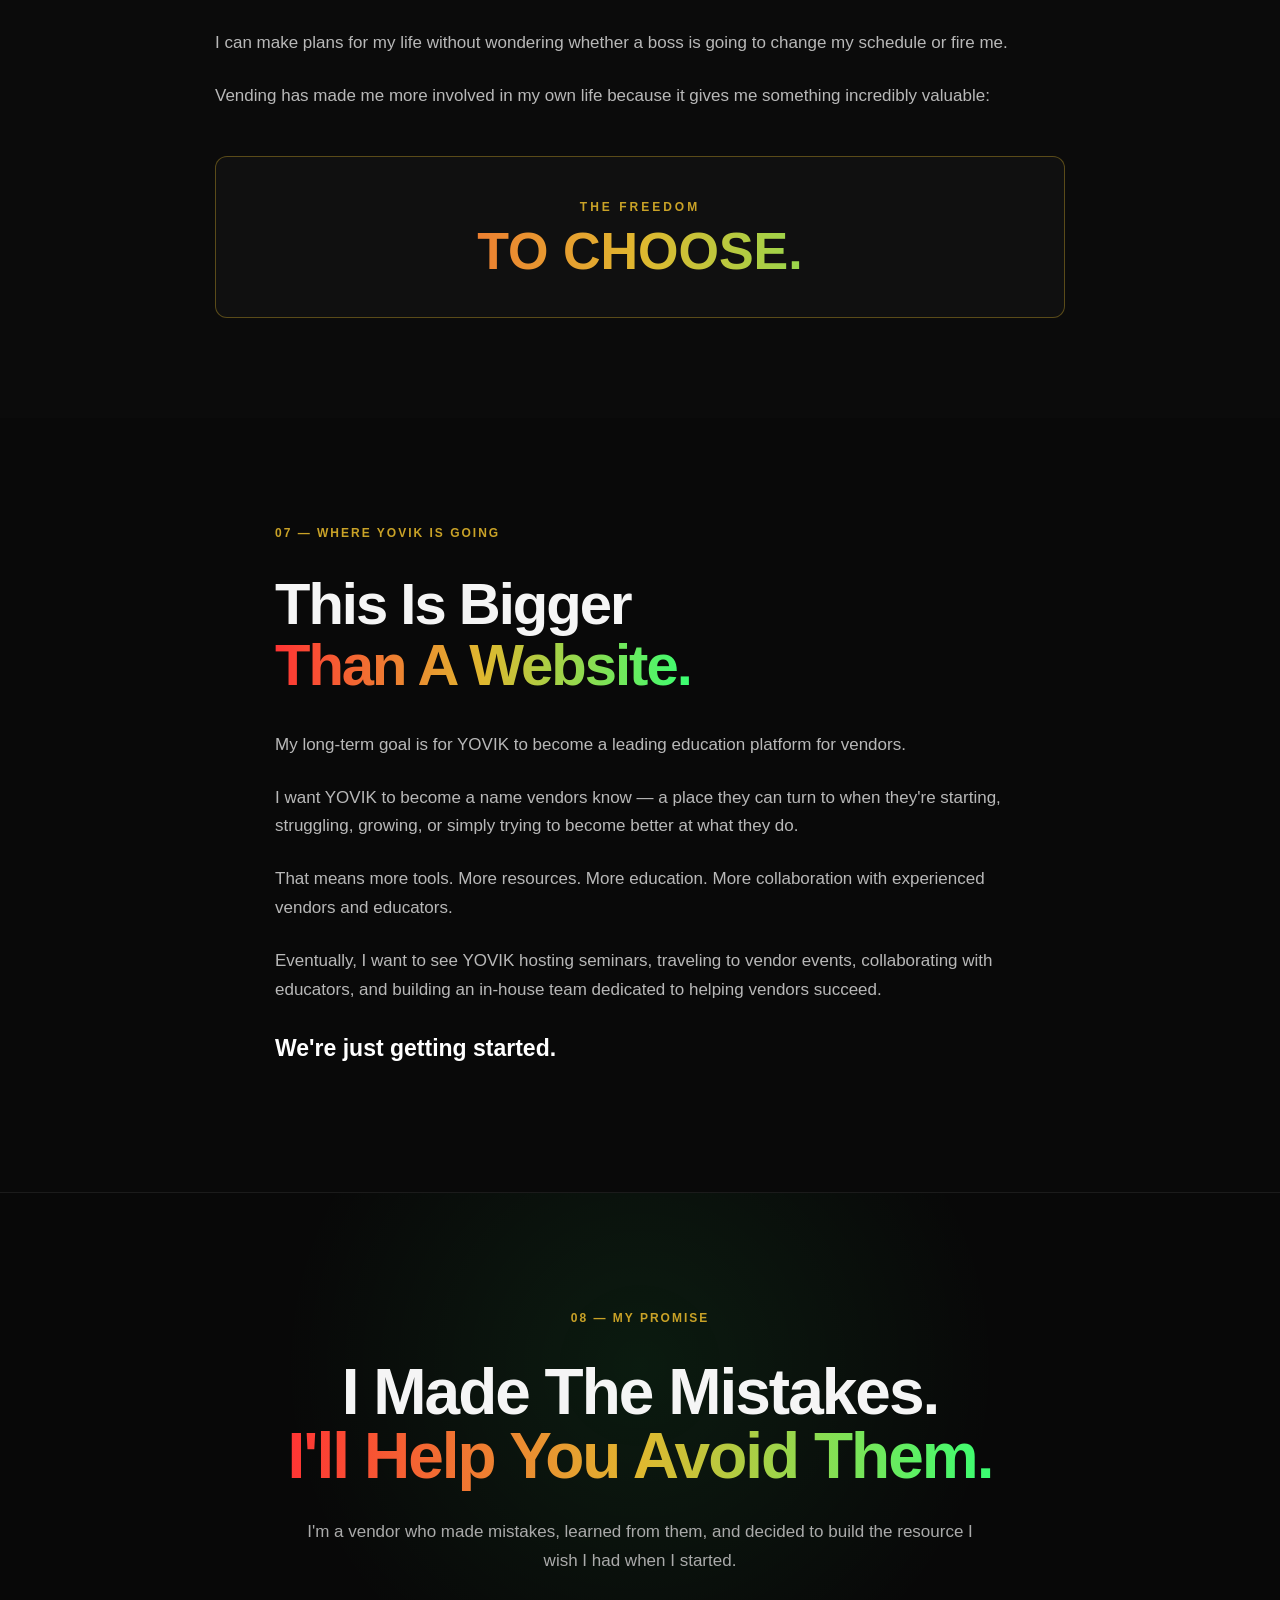
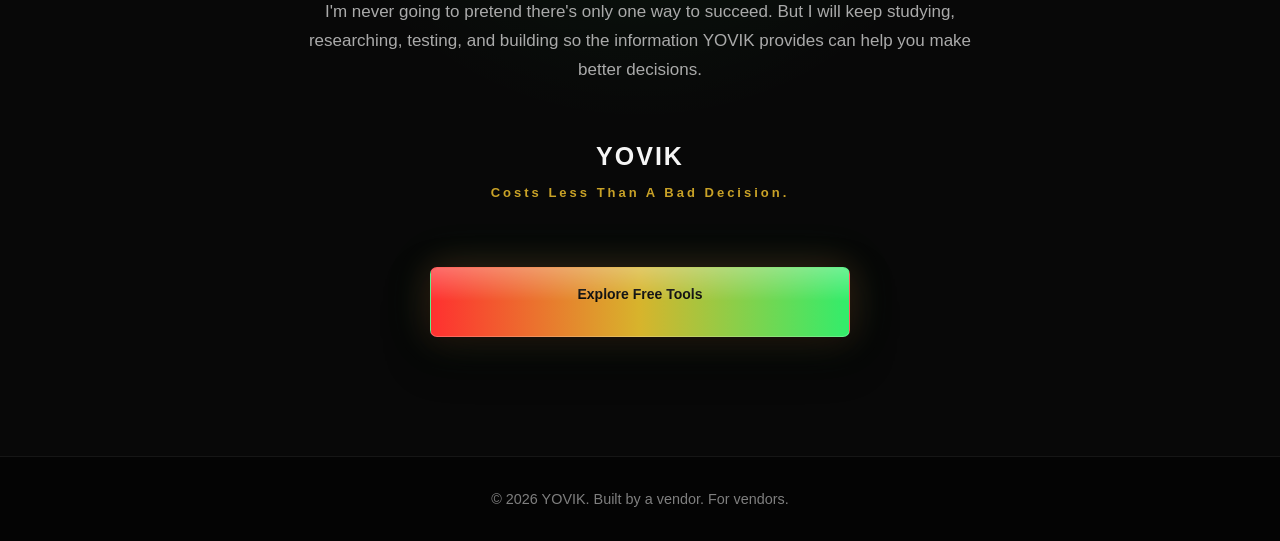
==== commit 25af2c1c: "about page scroll bar html fix" ====
--- a/ABOUT/index.html
+++ b/ABOUT/index.html
@@ -11,7 +11,12 @@
         content="Learn why YOVIK was created, what it stands for, and how one vendor's mistakes became a resource designed to help other vendors succeed."
     >
 
+    <!-- GLOBAL YOVIK STYLES -->
+    <link rel="stylesheet" href="../style.css">
+
+    <!-- ABOUT PAGE STYLES -->
     <link rel="stylesheet" href="about.css">
+
 </head>
 
 <body>
--- a/style.css
+++ b/style.css
@@ -0,0 +1,1430 @@
+/* ==========================================
+   YOVIK V4
+   PART 1 — FOUNDATION + HERO
+========================================== */
+
+:root{
+
+    --bg:#050505;
+    --surface:#0b0b0b;
+
+    --white:#ffffff;
+    --text:#d8d8d8;
+
+    --red:#b10000;
+    --green:#29ff7a;
+
+}
+
+*{
+    margin:0;
+    padding:0;
+    box-sizing:border-box;
+}
+
+html{
+
+    scroll-behavior:smooth;
+
+}
+
+body{
+
+    font-family:"Inter",sans-serif;
+
+    background:var(--bg);
+
+    color:white;
+
+    overflow-x:hidden;
+
+}
+
+/* ===========================
+GLOBAL SECTIONS
+=========================== */
+
+section{
+
+    padding:70px 40px;
+
+}
+
+/* ==========================
+   Navigation
+========================== */
+
+.hero-nav{
+
+    display:flex;
+    align-items:center;
+
+    width:100%;
+
+    margin-bottom:90px;
+
+}
+
+.brand{
+
+    color:white;
+
+    font-size:1.8rem;
+    font-weight:900;
+
+    letter-spacing:2px;
+
+    text-decoration:none;
+
+    display:inline-block;
+
+}
+
+.nav-links{
+
+    display:flex;
+    align-items:center;
+    justify-content:flex-end;
+
+    gap:18px;
+
+    flex:1;
+
+}
+
+.nav-btn{
+
+    display:inline-block;
+
+    padding:10px 22px;
+
+    border-radius:12px;
+
+    background:rgba(255,255,255,.08);
+
+    border:1px solid rgba(255,255,255,.10);
+
+    color:white;
+
+    text-decoration:none;
+
+    font-weight:600;
+
+    transition:all .25s ease;
+
+}
+
+.nav-btn:hover{
+
+    background:#00c853;
+
+    border-color:#00c853;
+
+    transform:translateY(-2px);
+
+    box-shadow:0 10px 25px rgba(0,200,83,.30);
+
+}
+
+.nav-links a{
+
+    color:#cfcfcf;
+
+    text-decoration:none;
+
+    font-weight:600;
+
+    transition:.25s;
+
+}
+
+.nav-links a:hover{
+
+    color:#00c853;
+
+}
+
+/* ===========================
+HERO
+=========================== */
+
+.hero {
+
+    min-height: 78vh;
+
+    display: flex;
+
+    justify-content: center;
+
+    align-items: center;
+
+    position: relative;
+
+    overflow: hidden;
+
+    isolation: isolate;
+
+    padding-top: 90px;
+    padding-bottom: 50px;
+
+    box-sizing: border-box;
+
+    background-image: url("images/yovik-hero.webp");
+
+    background-size: cover;
+
+    background-position: center center;
+
+    background-repeat: no-repeat;
+
+}
+
+/* RED LIGHT */
+
+.hero::before {
+
+    content: "";
+
+    position: absolute;
+
+    inset: 0;
+
+    background: rgba(0, 0, 0, 0.35);
+
+    z-index: -1;
+
+}
+
+/* GREEN LIGHT */
+
+.hero::after{
+
+    content:"";
+
+    position:absolute;
+
+    inset:0;
+
+    background:
+
+        radial-gradient(
+            circle at 50% 115%,
+            rgba(41,255,122,.28),
+            transparent 60%
+        );
+
+    z-index:-1;
+
+}
+
+.hero-inner{
+
+    width:100%;
+
+    max-width:1180px;
+
+    display:flex;
+
+    flex-direction:column;
+
+    align-items:center;
+
+    text-align:center;
+
+    padding:30px;
+
+}
+
+/* ===========================
+LOGO
+=========================== */
+
+.brand{
+
+    font-size:1.45rem;
+
+    font-weight:900;
+
+    letter-spacing:16px;
+
+    margin-bottom:20px;
+
+}
+
+/* ===========================
+HEADLINE
+=========================== */
+
+.hero h1{
+
+    font-size:clamp(4.8rem,8vw,6.9rem);
+
+    font-weight:900;
+
+    line-height:.90;
+
+    letter-spacing:-4px;
+
+    max-width:920px;
+
+    text-shadow:
+
+        0 12px 30px rgba(0,0,0,.35);
+
+}
+
+/* ===========================
+SUBTEXT
+=========================== */
+
+.subtext{
+
+    margin-top:20px;
+
+    max-width:700px;
+
+    font-size:1.55rem;
+
+    color:var(--text);
+
+    line-height:1.55;
+
+}
+
+/* ===========================
+GREEN TEXT
+=========================== */
+
+.green-text{
+
+    margin-top:12px;
+
+    font-size:2rem;
+
+    font-weight:700;
+
+    color:var(--green);
+
+    text-shadow:
+
+        0 0 18px rgba(41,255,122,.30);
+
+}
+
+/* ===========================
+CTA BUTTON
+=========================== */
+
+.hero-button{
+
+    margin-top:28px;
+
+    width:420px;
+
+    height:70px;
+
+    display:flex;
+
+    justify-content:center;
+
+    align-items:center;
+
+    text-decoration:none;
+
+    color:white;
+
+    font-size:1.4rem;
+
+    font-weight:800;
+
+    border-radius:999px;
+
+    position:relative;
+
+    overflow:hidden;
+
+    background:
+
+        linear-gradient(
+            90deg,
+            #ff2323,
+            #c70000 35%,
+            #995400 60%,
+            #27bf64 82%,
+            #37ff86
+        );
+
+    border:
+
+        1px solid rgba(255,255,255,.22);
+
+    box-shadow:
+
+        0 18px 45px rgba(0,0,0,.40),
+
+        0 0 35px rgba(255,0,0,.20),
+
+        0 0 45px rgba(41,255,122,.18);
+
+    transition:.30s;
+
+}
+
+.hero-button::before{
+
+    content:"";
+
+    position:absolute;
+
+    left:0;
+
+    top:0;
+
+    width:100%;
+
+    height:48%;
+
+    background:
+
+        linear-gradient(
+            rgba(255,255,255,.28),
+            transparent
+        );
+
+}
+
+.hero-button:hover{
+
+    transform:
+
+        translateY(-3px)
+        scale(1.02);
+
+}
+
+/* ===========================
+HEADINGS
+=========================== */
+
+.section-label{
+
+    text-align:center;
+
+    color:var(--green);
+
+    letter-spacing:6px;
+
+    font-size:.9rem;
+
+    font-weight:800;
+
+    margin-bottom:18px;
+
+}
+
+.section-heading{
+
+    text-align:center;
+
+    font-size:clamp(3.3rem,6vw,5rem);
+
+    font-weight:900;
+
+    line-height:.94;
+
+    letter-spacing:-3px;
+
+    margin-bottom:45px;
+
+}
+
+.section-heading span{
+
+    color:var(--green);
+
+}
+/* ==========================================
+   YOVIK V4
+   PART 2 — FEATURES
+========================================== */
+
+/* ==========================
+   FEATURES SECTION
+========================== */
+
+#features{
+
+    position:relative;
+
+    padding-top:45px;
+    padding-bottom:70px;
+
+}
+
+#features::before{
+
+    content:"";
+
+    position:absolute;
+
+    top:0;
+    left:50%;
+
+    transform:translateX(-50%);
+
+    width:85%;
+    height:1px;
+
+    background:
+
+        linear-gradient(
+            90deg,
+            transparent,
+            rgba(255,255,255,.10),
+            transparent
+        );
+
+}
+
+/* ==========================
+   GRID
+========================== */
+
+.cards{
+
+    max-width:1350px;
+
+    margin:0 auto;
+
+    display:grid;
+
+    grid-template-columns:repeat(auto-fit,minmax(220px,1fr));
+
+    gap:22px;
+
+}
+
+/* ==========================
+   CARD
+========================== */
+
+.card{
+
+    position:relative;
+
+    min-height:170px;
+
+    background:
+
+        linear-gradient(
+            180deg,
+            #101010,
+            #090909
+        );
+
+    border:1px solid rgba(255,255,255,.08);
+
+    border-radius:22px;
+
+    display:flex;
+
+    justify-content:center;
+
+    align-items:center;
+
+    overflow:hidden;
+
+    transition:
+        transform .30s ease,
+        border-color .30s ease,
+        box-shadow .30s ease;
+
+}
+
+/* soft highlight */
+
+.card::before{
+
+    content:"";
+
+    position:absolute;
+
+    inset:0;
+
+    background:
+
+        radial-gradient(
+            circle at top,
+            rgba(255,255,255,.05),
+            transparent 60%
+        );
+
+    opacity:0;
+
+    transition:.30s;
+
+}
+
+.card:hover{
+
+    transform:translateY(-8px);
+
+    border-color:
+
+        rgba(255,255,255,.18);
+
+    box-shadow:
+
+        0 18px 40px rgba(0,0,0,.40);
+
+}
+
+.card:hover::before{
+
+    opacity:1;
+
+}
+
+/* ==========================
+   CARD TITLE
+========================== */
+
+.card h3{
+
+    position:relative;
+
+    z-index:2;
+
+    padding:20px;
+
+    text-align:center;
+
+    font-size:1.55rem;
+
+    font-weight:800;
+
+    line-height:1.25;
+
+}
+
+/* ==========================
+   ACCENT BAR
+========================== */
+
+.accent{
+
+    position:absolute;
+
+    left:0;
+    bottom:0;
+
+    width:100%;
+    height:4px;
+
+}
+
+.red{
+
+    background:#d10000;
+
+}
+
+.orange{
+
+    background:#ff7600;
+
+}
+
+.yellow{
+
+    background:#ffc400;
+
+}
+
+.green{
+
+    background:#18c765;
+
+}
+
+.emerald{
+
+    background:#2cff79;
+
+}
+
+/* ==========================
+   FEATURE SECTION SPACING
+========================== */
+
+.section-label{
+
+    margin-bottom:12px;
+
+}
+
+.section-heading{
+
+    margin-bottom:35px;
+
+}
+/* ==========================================
+   YOVIK V4
+   PART 3 — FAQ + FOOTER + POLISH
+========================================== */
+
+/* ==========================
+   FAQ
+========================== */
+
+#faq{
+
+    max-width:1050px;
+
+    margin:0 auto;
+
+    padding-top:55px;
+
+    padding-bottom:70px;
+
+}
+
+#faq details{
+
+    background:#0b0b0b;
+
+    border:1px solid rgba(255,255,255,.08);
+
+    border-radius:18px;
+
+    margin-bottom:14px;
+
+    overflow:hidden;
+
+    transition:
+        border-color .25s ease,
+        transform .25s ease,
+        box-shadow .25s ease;
+
+}
+
+#faq details:hover{
+
+    transform:translateY(-2px);
+
+    border-color:rgba(41,255,122,.28);
+
+    box-shadow:
+
+        0 10px 30px rgba(0,0,0,.25);
+
+}
+
+#faq summary{
+
+    list-style:none;
+
+    cursor:pointer;
+
+    display:flex;
+
+    justify-content:space-between;
+
+    align-items:center;
+
+    padding:22px 28px;
+
+    font-size:1.15rem;
+
+    font-weight:700;
+
+}
+
+#faq summary::-webkit-details-marker{
+
+    display:none;
+
+}
+
+#faq summary::after{
+
+    content:"+";
+
+    color:var(--green);
+
+    font-size:1.8rem;
+
+    font-weight:300;
+
+    transition:.25s;
+
+}
+
+#faq details[open] summary::after{
+
+    transform:rotate(45deg);
+
+}
+
+#faq details p{
+
+    padding:0 28px 24px;
+
+    color:#bdbdbd;
+
+    line-height:1.7;
+
+}
+
+/* ==========================
+   FOOTER
+========================== */
+
+footer{
+
+    padding:55px 30px;
+
+    border-top:1px solid rgba(255,255,255,.08);
+
+    text-align:center;
+
+    background:#040404;
+
+}
+
+.footer-logo{
+
+    font-size:1.8rem;
+
+    font-weight:900;
+
+    letter-spacing:10px;
+
+    margin-bottom:12px;
+
+}
+
+footer p{
+
+    color:#7f7f7f;
+
+    font-size:.9rem;
+
+}
+
+/* ==========================
+   BUTTON POLISH
+========================== */
+
+.hero-button{
+
+    position:relative;
+
+    overflow:hidden;
+
+}
+
+.hero-button:active{
+
+    transform:scale(.98);
+
+}
+
+.hero-button:hover{
+
+    filter:brightness(1.08);
+
+}
+
+/* ==========================
+   SCROLLBAR
+========================== */
+
+::-webkit-scrollbar{
+
+    width:10px;
+
+}
+
+::-webkit-scrollbar-track{
+
+    background:#050505;
+
+}
+
+::-webkit-scrollbar-thumb{
+
+    background:#323232;
+
+    border-radius:999px;
+
+}
+
+::-webkit-scrollbar-thumb:hover{
+
+    background:#505050;
+
+}
+
+/* ==========================
+   TEXT SELECTION
+========================== */
+
+::selection{
+
+    background:var(--green);
+
+    color:black;
+
+}
+
+/* ==========================
+   SIMPLE FADE ANIMATION
+========================== */
+
+.hidden{
+
+    opacity:0;
+
+    transform:translateY(30px);
+
+    transition:
+        opacity .7s ease,
+        transform .7s ease;
+
+}
+
+.show{
+
+    opacity:1;
+
+    transform:translateY(0);
+
+}
+
+/* ==========================
+   RESPONSIVE
+========================== */
+
+@media (max-width:900px){
+
+.hero{
+
+    min-height:auto;
+
+    padding:80px 20px;
+
+}
+
+.hero h1{
+
+    font-size:4rem;
+
+    letter-spacing:-2px;
+
+}
+
+.hero-button{
+
+    width:100%;
+
+    max-width:360px;
+
+}
+
+.cards{
+
+    grid-template-columns:repeat(2,1fr);
+
+}
+
+}
+
+@media (max-width:700px){
+
+section{
+
+    padding:55px 22px;
+
+}
+
+.brand{
+
+    letter-spacing:10px;
+
+    font-size:1.15rem;
+
+}
+
+.hero h1{
+
+    font-size:3rem;
+
+}
+
+.subtext{
+
+    font-size:1.15rem;
+
+}
+
+.green-text{
+
+    font-size:1.35rem;
+
+}
+
+.cards{
+
+    grid-template-columns:1fr;
+
+}
+
+.card{
+
+    min-height:145px;
+
+}
+
+.section-heading{
+
+    font-size:2.8rem;
+
+}
+
+}
+
+@media (max-width:480px){
+
+.hero h1{
+
+    font-size:2.5rem;
+
+}
+
+.hero-button{
+
+    height:62px;
+
+    font-size:1.1rem;
+
+}
+
+.section-heading{
+
+    font-size:2.2rem;
+
+}
+
+.footer-logo{
+
+    letter-spacing:6px;
+
+}
+
+}
+
+/* ==========================
+   Launch Banner
+========================== */
+
+.launch-banner{
+
+    max-width:1200px;
+    margin:100px auto;
+    padding:70px 40px;
+
+    text-align:center;
+
+    border-radius:24px;
+
+    background:linear-gradient(
+        135deg,
+        rgba(190,30,45,.18) 0%,
+        rgba(20,20,20,1) 45%,
+        rgba(0,200,83,.18) 100%
+    );
+
+    border:1px solid rgba(255,255,255,.08);
+
+    box-shadow:
+        0 0 60px rgba(0,0,0,.45),
+        inset 0 0 0 1px rgba(255,255,255,.03);
+
+}
+
+.launch-banner h2{
+
+    font-size:3rem;
+    font-weight:800;
+
+    margin-bottom:35px;
+
+    color:white;
+    letter-spacing:-1px;
+
+}
+
+.launch-btn{
+
+    display:inline-flex;
+    align-items:center;
+    gap:10px;
+
+    padding:18px 36px;
+
+    text-decoration:none;
+
+    color:white;
+
+    font-size:1.05rem;
+    font-weight:700;
+
+    border-radius:14px;
+
+    background:linear-gradient(
+        90deg,
+        #d32f2f,
+        #00c853
+    );
+
+    transition:
+        transform .25s,
+        box-shadow .25s;
+
+    box-shadow:
+        0 10px 30px rgba(0,0,0,.35);
+
+}
+
+.launch-btn:hover{
+
+    transform:translateY(-4px) scale(1.03);
+
+    box-shadow:
+        0 18px 45px rgba(0,200,83,.35);
+
+}
+
+.launch-btn strong{
+
+    color:white;
+    font-weight:900;
+
+}
+
+/* ==========================
+   Mobile
+========================== */
+
+@media (max-width: 768px) {
+
+}
+.hero-nav{
+
+    flex-direction:column;
+
+    gap:20px;
+
+    text-align:center;
+
+}
+
+.nav-links{
+
+    justify-content:center;
+
+    flex-wrap:wrap;
+
+    gap:12px;
+
+}
+.hero h1{
+
+    font-size:2.5rem;
+
+    line-height:1.15;
+
+}
+.subtext{
+
+    font-size:1rem;
+
+    padding:0 20px;
+
+}
+.launch-btn{
+
+    display:inline-flex;
+
+    justify-content:center;
+
+    align-items:center;
+
+    text-align:center;
+
+    flex-wrap:wrap;
+
+    max-width:320px;
+
+}
+
+/* ==========================
+   YOVIK FIXED NAVIGATION
+========================== */
+
+.site-nav {
+    position: fixed;
+    top: 0;
+    left: 0;
+    width: 100%;
+    z-index: 1000;
+
+    padding: 16px 24px;
+
+    background: rgba(11, 11, 11, 0.82);
+
+    backdrop-filter: blur(18px);
+    -webkit-backdrop-filter: blur(18px);
+
+    border-bottom: 1px solid rgba(255, 255, 255, 0.08);
+}
+
+.site-nav::after {
+    content: "";
+
+    position: absolute;
+    left: 0;
+    bottom: 0;
+
+    width: 100%;
+    height: 1px;
+
+    background: linear-gradient(
+        90deg,
+        #d32f2f,
+        #00c853
+    );
+
+    opacity: 0.65;
+}
+
+.site-nav-inner {
+    max-width: 1200px;
+    margin: 0 auto;
+
+    display: flex;
+    align-items: center;
+    justify-content: space-between;
+}
+
+.site-logo {
+    display: flex;
+    align-items: center;
+
+    text-decoration: none;
+}
+
+.site-logo img {
+    width: 82px;
+    height: auto;
+    display: block;
+}
+
+.site-nav-links {
+    display: flex;
+    align-items: center;
+    gap: 8px;
+}
+
+.site-nav-links a {
+    color: #d5d5d5;
+    text-decoration: none;
+
+    font-size: 0.95rem;
+    font-weight: 600;
+
+    padding: 10px 16px;
+    border-radius: 10px;
+
+    transition: all 0.25s ease;
+}
+
+.site-nav-links a:hover {
+    color: #fff;
+    background: rgba(0, 200, 83, 0.12);
+}
+
+.site-nav-links a.active {
+    color: #fff;
+
+    background: linear-gradient(
+        90deg,
+        rgba(211, 47, 47, 0.85),
+        rgba(0, 200, 83, 0.85)
+    );
+
+    box-shadow: 0 6px 20px rgba(0, 200, 83, 0.15);
+}
+
+@media (max-width: 768px) {
+
+    .site-nav {
+        padding: 12px 16px;
+    }
+
+    .site-nav-inner {
+        flex-direction: column;
+        gap: 10px;
+    }
+
+    .site-logo img {
+        width: 70px;
+        height: auto;
+    }
+
+    .site-nav-links {
+        width: 100%;
+        justify-content: center;
+        flex-wrap: wrap;
+        gap: 4px;
+    }
+
+    .site-nav-links a {
+        padding: 8px 12px;
+        font-size: 0.85rem;
+    }
+
+}
+
+@media (max-width: 600px) {
+
+    .hero {
+        min-height: 85vh;
+        padding-top: 125px;
+        padding-bottom: 60px;
+        background-position: center center;
+    }
+
+    .site-logo img {
+        width: 70px;
+    }
+
+}
+
+/* ==========================
+   YOVIK SERVICE WAITLIST
+========================== */
+
+.waitlist-overlay {
+    position: fixed;
+    inset: 0;
+    background: rgba(0, 0, 0, 0.75);
+    display: none;
+    align-items: center;
+    justify-content: center;
+    z-index: 9999;
+    padding: 20px;
+}
+
+.waitlist-overlay.active {
+    display: flex;
+}
+
+.waitlist-modal {
+    position: relative;
+    width: 100%;
+    max-width: 500px;
+    background: #111;
+    border: 2px solid #22ff55;
+    border-radius: 16px;
+    padding: 40px 30px;
+    text-align: center;
+    box-shadow: 0 0 40px rgba(34, 255, 85, 0.25);
+}
+
+.waitlist-modal h2 {
+    margin-bottom: 20px;
+    color: #fff;
+}
+
+.waitlist-modal p {
+    color: #ddd;
+    line-height: 1.6;
+}
+
+.waitlist-close {
+    position: absolute;
+    top: 10px;
+    right: 15px;
+    background: none;
+    border: none;
+    color: #fff;
+    font-size: 32px;
+    cursor: pointer;
+}
+
+.waitlist-modal input {
+    width: 100%;
+    box-sizing: border-box;
+    padding: 15px;
+    margin-top: 20px;
+    border-radius: 8px;
+    border: 1px solid #555;
+    font-size: 16px;
+}
+
+.waitlist-modal form button {
+    width: 100%;
+    margin-top: 12px;
+    padding: 15px;
+    border: none;
+    border-radius: 8px;
+    background: linear-gradient(90deg, #ff2222, #22ff66);
+    color: white;
+    font-weight: bold;
+    font-size: 16px;
+    cursor: pointer;
+}
+
+/* ==========================
+   Waitlist Tools CTA
+========================== */
+
+.waitlist-tools-link,
+.waitlist-tools-link:visited {
+    display: inline-flex;
+    align-items: center;
+    justify-content: center;
+    width: 100%;
+    box-sizing: border-box;
+
+    padding: 14px 20px;
+    margin-top: 18px;
+
+    border: 2px solid #C9A227;
+    border-radius: 8px;
+
+    background: transparent;
+    color: #C9A227;
+
+    font-size: 15px;
+    font-weight: 700;
+    letter-spacing: 0.5px;
+    text-decoration: none;
+
+    transition: all 0.2s ease;
+}
+
+.waitlist-tools-link:hover,
+.waitlist-tools-link:focus {
+    background: #C9A227;
+    color: #111111;
+    text-decoration: none;
+    transform: translateY(-2px);
+}
+
+.waitlist-tools-link:active {
+    transform: translateY(0);
+}
+
--- a/ABOUT/about.css
+++ b/ABOUT/about.css
@@ -14,47 +14,100 @@
     line-height: 1.7;
 }
 
+/* ==========================
+   YOVIK FIXED NAVIGATION
+========================== */
+
 .site-nav {
+    position: fixed;
+    top: 0;
+    left: 0;
     width: 100%;
-    background: rgba(8, 8, 8, 0.96);
+    z-index: 1000;
+
+    padding: 16px 24px;
+
+    background: rgba(11, 11, 11, 0.82);
+    backdrop-filter: blur(18px);
+    -webkit-backdrop-filter: blur(18px);
+
     border-bottom: 1px solid rgba(255, 255, 255, 0.08);
+}
+
+.site-nav::after {
+    content: "";
+
+    position: absolute;
+    left: 0;
+    bottom: 0;
+
+    width: 100%;
+    height: 1px;
+
+    background: linear-gradient(
+        90deg,
+        #d32f2f,
+        #00c853
+    );
+
+    opacity: 0.65;
 }
 
 .site-nav-inner {
     max-width: 1200px;
     margin: 0 auto;
-    padding: 18px 28px;
+
     display: flex;
     align-items: center;
     justify-content: space-between;
 }
 
+.site-logo {
+    display: flex;
+    align-items: center;
+    text-decoration: none;
+}
+
 .site-logo img {
-    width: 125px;
+    width: 82px;
+    height: auto;
     display: block;
 }
 
 .site-nav-links {
     display: flex;
     align-items: center;
-    gap: 30px;
+    gap: 8px;
 }
 
 .site-nav-links a {
-    color: #bdbdbd;
+    color: #d5d5d5;
     text-decoration: none;
-    font-size: 14px;
-    font-weight: 700;
-    transition: 0.2s ease;
-}
-
-.site-nav-links a:hover,
+
+    font-size: 0.95rem;
+    font-weight: 600;
+
+    padding: 10px 16px;
+    border-radius: 10px;
+
+    transition: all 0.25s ease;
+}
+
+.site-nav-links a:hover {
+    color: #fff;
+    background: rgba(0, 200, 83, 0.12);
+}
+
 .site-nav-links a.active {
     color: #fff;
-}
-
-.site-nav-links a.active {
-    text-shadow: 0 0 12px rgba(76, 255, 132, 0.35);
+
+    background: linear-gradient(
+        90deg,
+        rgba(211, 47, 47, 0.85),
+        rgba(0, 200, 83, 0.85)
+    );
+
+    box-shadow: 0 6px 20px rgba(0, 200, 83, 0.15);
 }
 
 .about-hero {
@@ -347,68 +400,47 @@
     border-top: 1px solid rgba(255, 255, 255, 0.07);
 }
 
-@media (max-width: 700px) {
+@media (max-width: 768px) {
+
+    .site-nav {
+        padding: 12px 16px;
+    }
 
     .site-nav-inner {
-        padding: 16px 18px;
+        flex-direction: column;
+        gap: 10px;
+    }
+
+    .site-logo img {
+        width: 70px;
+        height: auto;
     }
 
     .site-nav-links {
-        gap: 15px;
+        width: 100%;
+        justify-content: center;
+        flex-wrap: wrap;
+        gap: 4px;
     }
 
     .site-nav-links a {
-        font-size: 12px;
+        padding: 8px 12px;
+        font-size: 0.85rem;
+    }
+
+}
+
+@media (max-width: 600px) {
+
+    .hero {
+        min-height: 85vh;
+        padding-top: 125px;
+        padding-bottom: 60px;
+        background-position: center center;
     }
 
     .site-logo img {
-        width: 105px;
-    }
-
-    .about-hero {
-        padding: 85px 20px 75px;
-    }
-
-    .about-hero h1 {
-        letter-spacing: -2px;
-    }
-
-    .hero-text {
-        font-size: 16px;
-    }
-
-    .about-section {
-        padding: 75px 20px;
-    }
-
-    .about-content h2 {
-        margin-bottom: 28px;
-    }
-
-    .about-content p {
-        font-size: 16px;
-    }
-
-    .problem-grid {
-        grid-template-columns: 1fr;
-    }
-
-    blockquote {
-        font-size: 20px;
-        margin: 32px 0;
-    }
-
-    .resource-item {
-        gap: 15px;
-    }
-
-    .freedom-statement {
-        padding: 32px 20px;
-    }
-
-    .promise-section {
-        padding: 85px 20px;
-    }
-
-}
-
+        width: 70px;
+    }
+
+}
